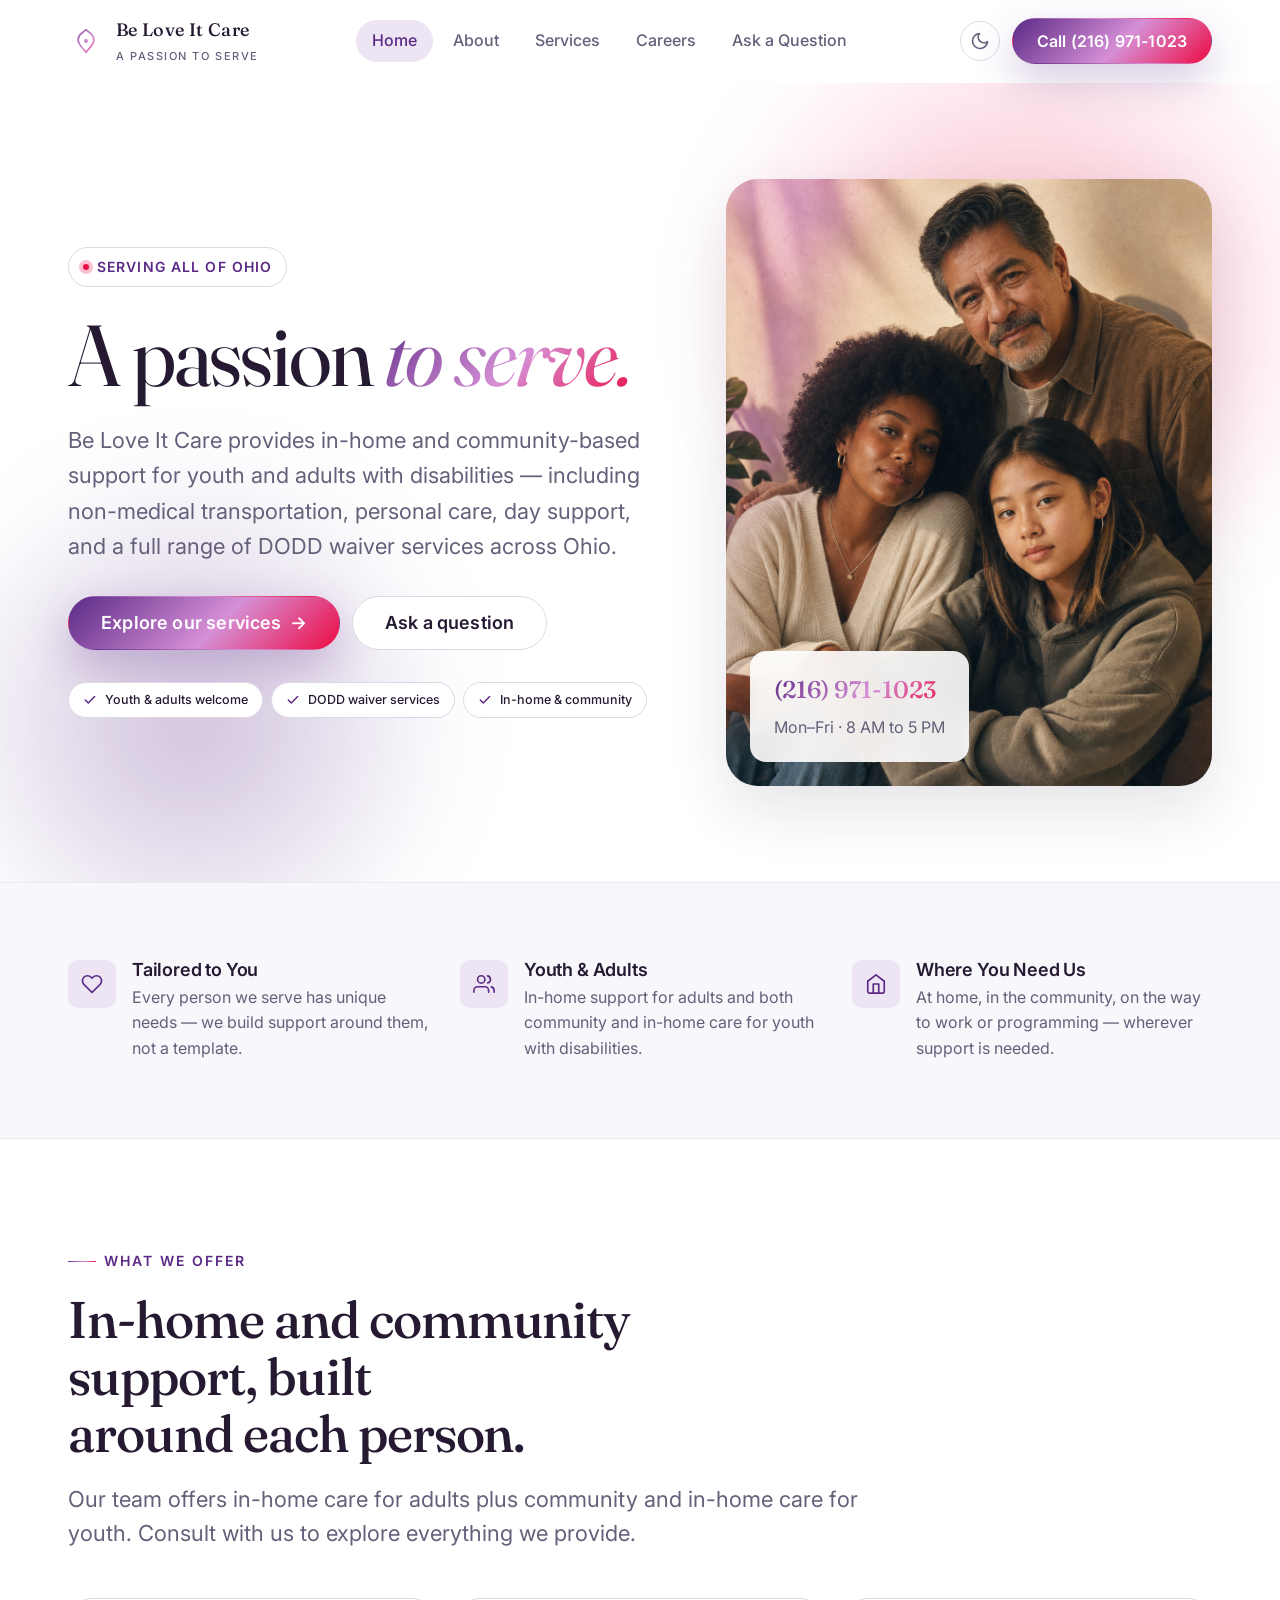
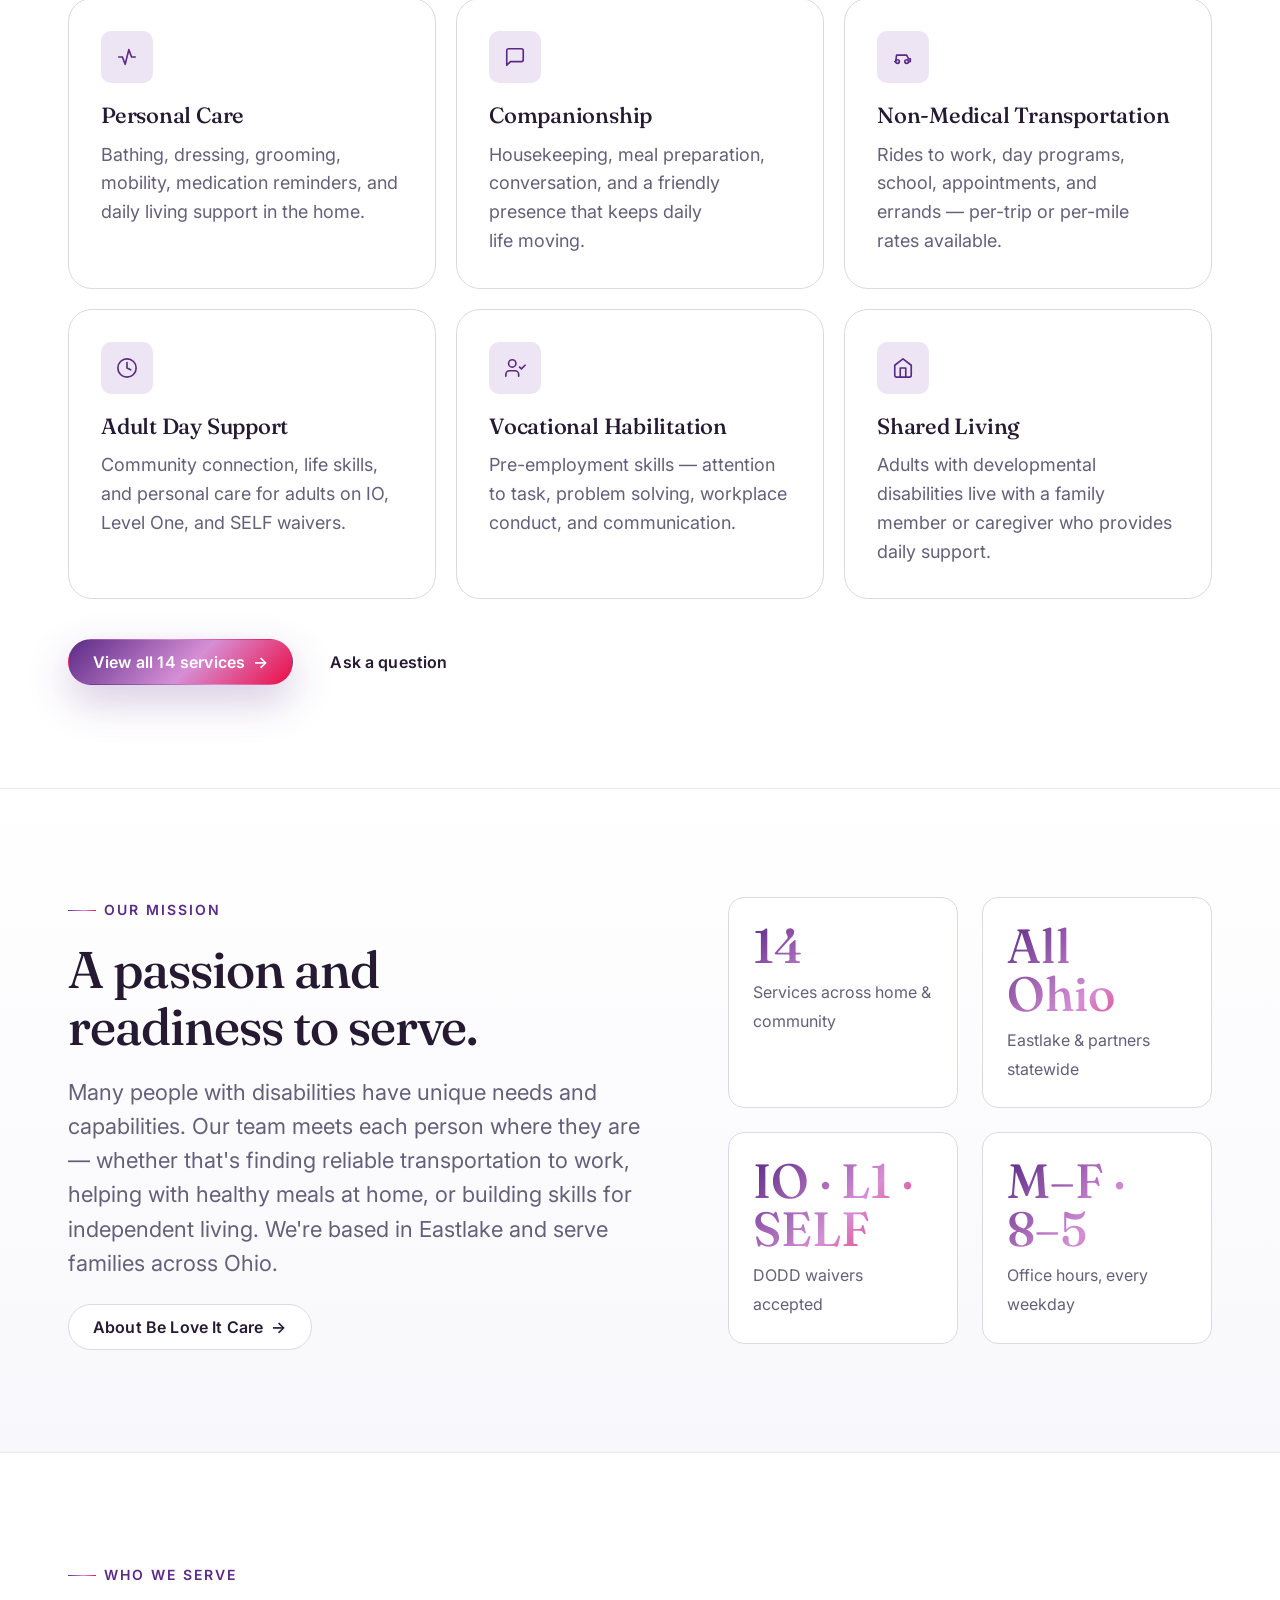
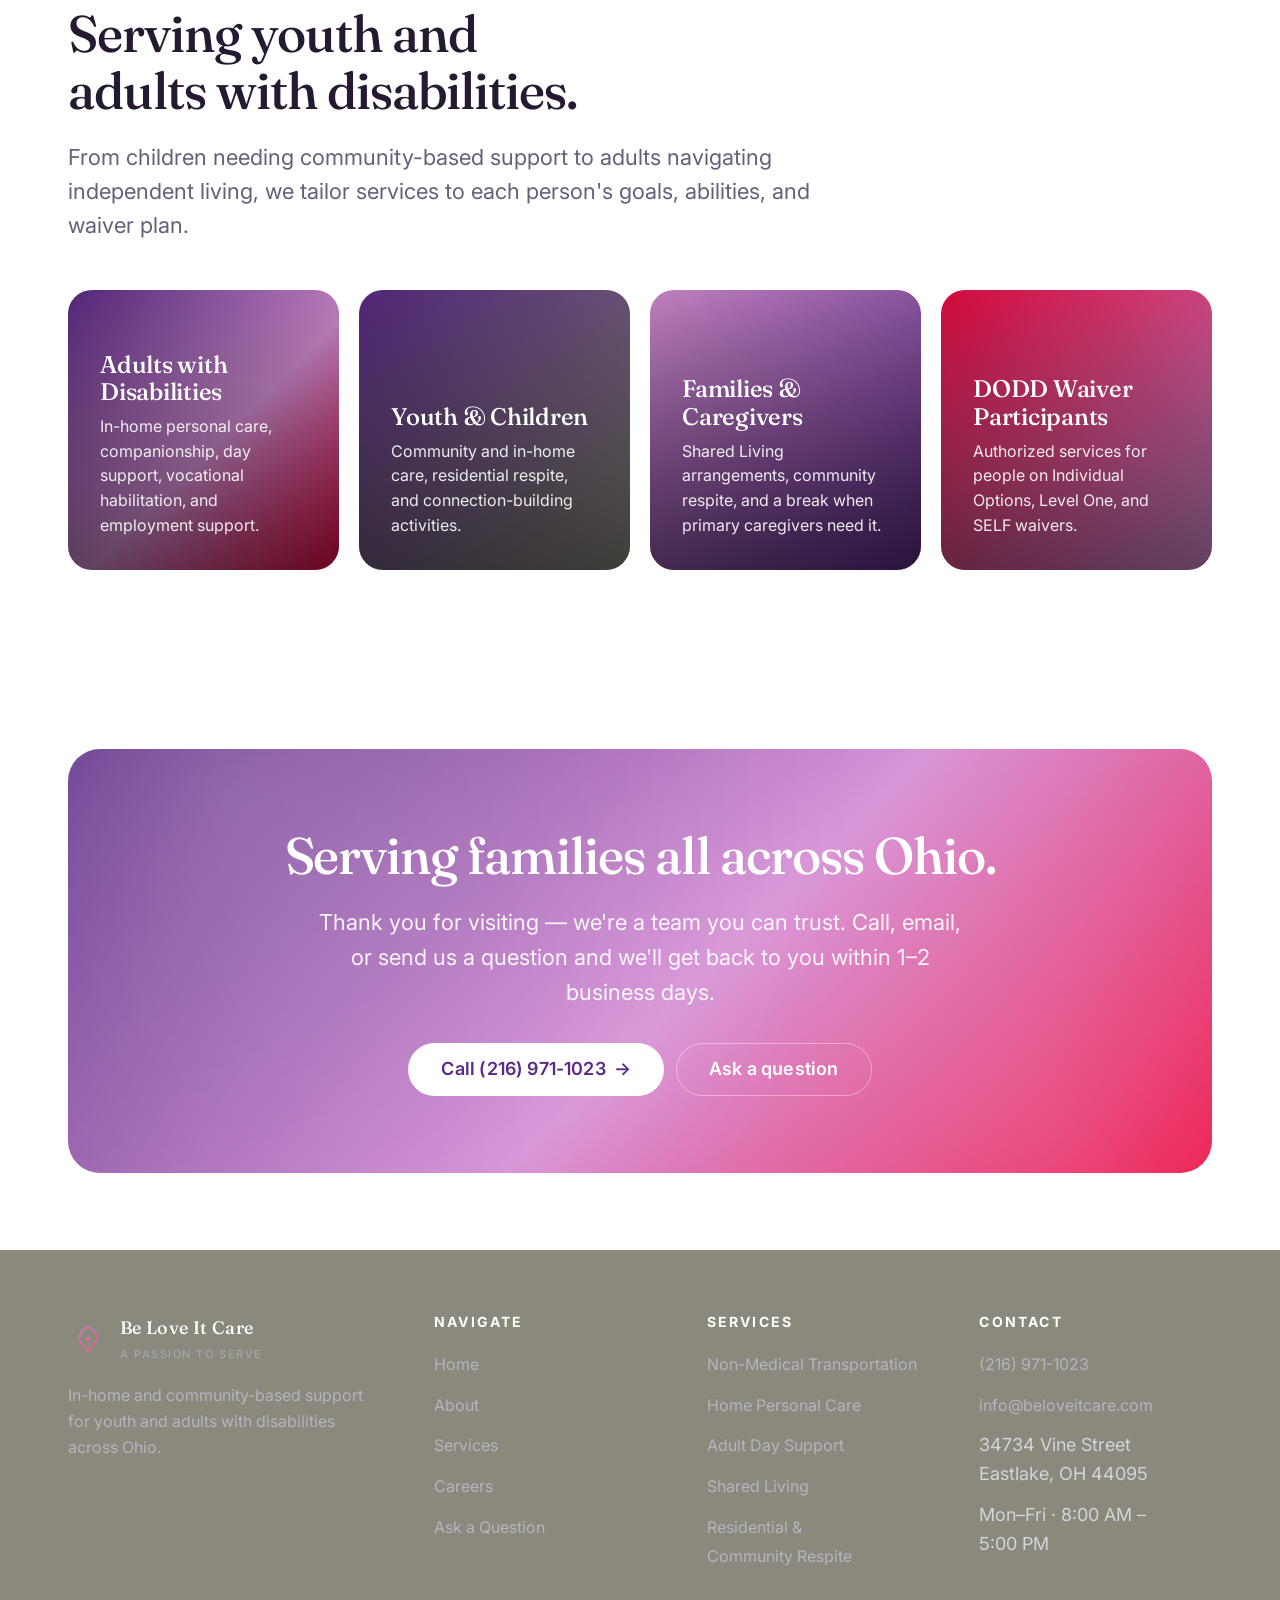
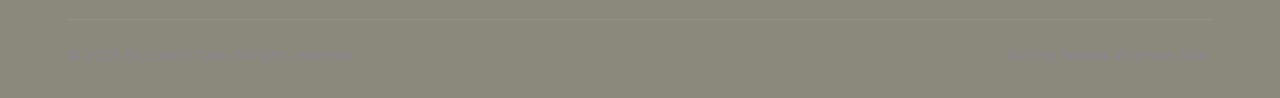
==== index.html @ aa415bed "Add files via upload" ====
<!doctype html>
<html lang="en">
<head>
  <meta charset="utf-8" />
  <meta name="viewport" content="width=device-width, initial-scale=1" />
  <title>Be Love It Care — A Passion and Readiness to Serve</title>
  <meta name="description" content="Be Love It Care provides in-home and community-based support for youth and adults with disabilities across Ohio. Non-medical transportation, personal care, day support, and DODD waiver services." />
  <meta property="og:title" content="Be Love It Care — A Passion and Readiness to Serve" />
  <meta property="og:description" content="In-home and community-based support for youth and adults with disabilities across Ohio." />
  <link rel="icon" type="image/svg+xml" href="./assets/favicon.svg" />
  <link rel="preconnect" href="https://fonts.googleapis.com" />
  <link rel="preconnect" href="https://fonts.gstatic.com" crossorigin />
  <link href="https://fonts.googleapis.com/css2?family=Fraunces:ital,opsz,wght@0,9..144,400;0,9..144,500;0,9..144,600;1,9..144,400;1,9..144,500&family=Inter:wght@400;500;600;700&display=swap" rel="stylesheet" />
  <link rel="stylesheet" href="./base.css" />
  <link rel="stylesheet" href="./style.css" />
</head>
<body>
  <a href="#main" class="sr-only">Skip to content</a>

  <header class="site-header">
    <div class="container">
      <nav class="nav" aria-label="Primary">
        <a class="brand" href="./index.html">
          <svg class="brand-mark" viewBox="0 0 64 64" fill="none" aria-hidden="true">
            <defs>
              <linearGradient id="bm1" x1="0" y1="0" x2="64" y2="64" gradientUnits="userSpaceOnUse">
                <stop offset="0" stop-color="#5b2a86"/><stop offset=".55" stop-color="#d68fd6"/><stop offset="1" stop-color="#ec0b43"/>
              </linearGradient>
            </defs>
            <path d="M32 12 C24 18, 18 22, 18 30 C18 38, 26 44, 32 52 C38 44, 46 38, 46 30 C46 22, 40 18, 32 12 Z" stroke="url(#bm1)" stroke-width="3" stroke-linejoin="round" fill="none"/>
            <circle cx="32" cy="32" r="3.5" fill="url(#bm1)"/>
          </svg>
          <span>
            <span class="brand-name">Be Love It Care</span>
            <span class="brand-tagline">A Passion to Serve</span>
          </span>
        </a>
        <ul class="nav-links" role="list">
          <li><a href="./index.html" aria-current="page">Home</a></li>
          <li><a href="./about.html">About</a></li>
          <li><a href="./services.html">Services</a></li>
          <li><a href="./careers.html">Careers</a></li>
          <li><a href="./ask.html">Ask a Question</a></li>
        </ul>
        <div class="nav-actions">
          <button class="theme-toggle" data-theme-toggle aria-label="Toggle theme"></button>
          <a class="btn btn--primary" href="tel:+12169711023">Call (216) 971-1023</a>
          <button class="nav-toggle" data-nav-toggle aria-label="Open menu" aria-expanded="false">
            <svg width="20" height="20" viewBox="0 0 24 24" fill="none" stroke="currentColor" stroke-width="2" stroke-linecap="round"><line x1="3" y1="6" x2="21" y2="6"/><line x1="3" y1="12" x2="21" y2="12"/><line x1="3" y1="18" x2="21" y2="18"/></svg>
          </button>
        </div>
      </nav>
    </div>
  </header>

  <main id="main">

    <!-- HERO -->
    <section class="hero">
      <div class="container">
        <div class="hero-grid">
          <div class="hero-text">
            <span class="hero-tag"><span class="dot"></span> Serving All of Ohio</span>
            <h1 class="hero-title">A passion <span class="accent">to&nbsp;serve.</span></h1>
            <p class="hero-lede">Be Love It Care provides in-home and community-based support for youth and adults with disabilities — including non-medical transportation, personal care, day support, and a full range of DODD waiver services across Ohio.</p>
            <div class="hero-ctas">
              <a class="btn btn--primary btn--lg" href="./services.html">Explore our services <span class="arrow">→</span></a>
              <a class="btn btn--secondary btn--lg" href="./ask.html">Ask a question</a>
            </div>
            <div class="hero-badges">
              <span class="badge"><svg width="14" height="14" viewBox="0 0 24 24" fill="none" stroke="currentColor" stroke-width="2.5" stroke-linecap="round" stroke-linejoin="round"><polyline points="20 6 9 17 4 12"/></svg> Youth &amp; adults welcome</span>
              <span class="badge"><svg width="14" height="14" viewBox="0 0 24 24" fill="none" stroke="currentColor" stroke-width="2.5" stroke-linecap="round" stroke-linejoin="round"><polyline points="20 6 9 17 4 12"/></svg> DODD waiver services</span>
              <span class="badge"><svg width="14" height="14" viewBox="0 0 24 24" fill="none" stroke="currentColor" stroke-width="2.5" stroke-linecap="round" stroke-linejoin="round"><polyline points="20 6 9 17 4 12"/></svg> In-home &amp; community</span>
            </div>
          </div>
          <div class="hero-visual reveal">
            <img src="./assets/hero.png" alt="Caregiver and client sharing a warm moment in a sunlit home" loading="eager" />
            <div class="hero-stat">
              <strong>(216)&nbsp;971-1023</strong>
              <span>Mon–Fri · 8 AM to 5 PM</span>
            </div>
          </div>
        </div>
      </div>
    </section>

    <!-- PILLARS -->
    <section class="pillars section--tight">
      <div class="container">
        <div class="pillars-grid">
          <div class="pillar reveal">
            <span class="pillar-icon" aria-hidden="true"><svg width="22" height="22" viewBox="0 0 24 24" fill="none" stroke="currentColor" stroke-width="1.8" stroke-linecap="round" stroke-linejoin="round"><path d="M20.84 4.61a5.5 5.5 0 0 0-7.78 0L12 5.67l-1.06-1.06a5.5 5.5 0 0 0-7.78 7.78l1.06 1.06L12 21.23l7.78-7.78 1.06-1.06a5.5 5.5 0 0 0 0-7.78z"/></svg></span>
            <div><h3>Tailored to You</h3><p>Every person we serve has unique needs — we build support around them, not a template.</p></div>
          </div>
          <div class="pillar reveal">
            <span class="pillar-icon" aria-hidden="true"><svg width="22" height="22" viewBox="0 0 24 24" fill="none" stroke="currentColor" stroke-width="1.8" stroke-linecap="round" stroke-linejoin="round"><path d="M17 21v-2a4 4 0 0 0-4-4H5a4 4 0 0 0-4 4v2"/><circle cx="9" cy="7" r="4"/><path d="M23 21v-2a4 4 0 0 0-3-3.87"/><path d="M16 3.13a4 4 0 0 1 0 7.75"/></svg></span>
            <div><h3>Youth &amp; Adults</h3><p>In-home support for adults and both community and in-home care for youth with disabilities.</p></div>
          </div>
          <div class="pillar reveal">
            <span class="pillar-icon" aria-hidden="true"><svg width="22" height="22" viewBox="0 0 24 24" fill="none" stroke="currentColor" stroke-width="1.8" stroke-linecap="round" stroke-linejoin="round"><path d="M3 9l9-7 9 7v11a2 2 0 0 1-2 2H5a2 2 0 0 1-2-2z"/><polyline points="9 22 9 12 15 12 15 22"/></svg></span>
            <div><h3>Where You Need Us</h3><p>At home, in the community, on the way to work or programming — wherever support is needed.</p></div>
          </div>
        </div>
      </div>
    </section>

    <!-- WHAT WE OFFER -->
    <section class="section" id="services">
      <div class="container">
        <div class="reveal">
          <span class="section-eyebrow">What We Offer</span>
          <h2 class="section-title">In-home and community support, built around each person.</h2>
          <p class="section-lede">Our team offers in-home care for adults plus community and in-home care for youth. Consult with us to explore everything we provide.</p>
        </div>
        <div class="services-grid">
          <article class="service-card reveal">
            <span class="icon"><svg width="22" height="22" viewBox="0 0 24 24" fill="none" stroke="currentColor" stroke-width="1.8" stroke-linecap="round" stroke-linejoin="round"><path d="M3 12h4l3 8 4-16 3 8h4"/></svg></span>
            <h3>Personal Care</h3>
            <p>Bathing, dressing, grooming, mobility, medication reminders, and daily living support in the home.</p>
          </article>
          <article class="service-card reveal">
            <span class="icon"><svg width="22" height="22" viewBox="0 0 24 24" fill="none" stroke="currentColor" stroke-width="1.8" stroke-linecap="round" stroke-linejoin="round"><path d="M21 15a2 2 0 0 1-2 2H7l-4 4V5a2 2 0 0 1 2-2h14a2 2 0 0 1 2 2z"/></svg></span>
            <h3>Companionship</h3>
            <p>Housekeeping, meal preparation, conversation, and a friendly presence that keeps daily life moving.</p>
          </article>
          <article class="service-card reveal">
            <span class="icon"><svg width="22" height="22" viewBox="0 0 24 24" fill="none" stroke="currentColor" stroke-width="1.8" stroke-linecap="round" stroke-linejoin="round"><circle cx="6" cy="17" r="2"/><circle cx="16" cy="17" r="2"/><path d="M3 17h1l1-7h11l2 4h2v3h-2"/></svg></span>
            <h3>Non-Medical Transportation</h3>
            <p>Rides to work, day programs, school, appointments, and errands — per-trip or per-mile rates available.</p>
          </article>
          <article class="service-card reveal">
            <span class="icon"><svg width="22" height="22" viewBox="0 0 24 24" fill="none" stroke="currentColor" stroke-width="1.8" stroke-linecap="round" stroke-linejoin="round"><circle cx="12" cy="12" r="10"/><path d="M12 6v6l4 2"/></svg></span>
            <h3>Adult Day Support</h3>
            <p>Community connection, life skills, and personal care for adults on IO, Level One, and SELF waivers.</p>
          </article>
          <article class="service-card reveal">
            <span class="icon"><svg width="22" height="22" viewBox="0 0 24 24" fill="none" stroke="currentColor" stroke-width="1.8" stroke-linecap="round" stroke-linejoin="round"><path d="M16 21v-2a4 4 0 0 0-4-4H6a4 4 0 0 0-4 4v2"/><circle cx="9" cy="7" r="4"/><polyline points="17 11 19 13 23 9"/></svg></span>
            <h3>Vocational Habilitation</h3>
            <p>Pre-employment skills — attention to task, problem solving, workplace conduct, and communication.</p>
          </article>
          <article class="service-card reveal">
            <span class="icon"><svg width="22" height="22" viewBox="0 0 24 24" fill="none" stroke="currentColor" stroke-width="1.8" stroke-linecap="round" stroke-linejoin="round"><path d="M3 9l9-7 9 7v11a2 2 0 0 1-2 2H5a2 2 0 0 1-2-2z"/><polyline points="9 22 9 12 15 12 15 22"/></svg></span>
            <h3>Shared Living</h3>
            <p>Adults with developmental disabilities live with a family member or caregiver who provides daily support.</p>
          </article>
        </div>
        <div style="margin-top: var(--space-10); display: flex; gap: var(--space-3); flex-wrap: wrap;">
          <a class="btn btn--primary" href="./services.html">View all 14 services <span class="arrow">→</span></a>
          <a class="btn btn--ghost" href="./ask.html">Ask a question</a>
        </div>
      </div>
    </section>

    <!-- MISSION + STATS -->
    <section class="section mission">
      <div class="container">
        <div class="mission-grid">
          <div class="reveal">
            <span class="section-eyebrow">Our Mission</span>
            <h2 class="section-title">A passion and readiness to serve.</h2>
            <p class="section-lede">Many people with disabilities have unique needs and capabilities. Our team meets each person where they are — whether that's finding reliable transportation to work, helping with healthy meals at home, or building skills for independent living. We're based in Eastlake and serve families across Ohio.</p>
            <div style="margin-top: var(--space-6);">
              <a class="btn btn--secondary" href="./about.html">About Be Love It Care <span class="arrow">→</span></a>
            </div>
          </div>
          <div class="stats reveal">
            <div class="stat"><strong>14</strong><span>Services across home &amp; community</span></div>
            <div class="stat"><strong>All Ohio</strong><span>Eastlake &amp; partners statewide</span></div>
            <div class="stat"><strong>IO · L1 · SELF</strong><span>DODD waivers accepted</span></div>
            <div class="stat"><strong>M–F · 8–5</strong><span>Office hours, every weekday</span></div>
          </div>
        </div>
      </div>
    </section>

    <!-- WHO WE SERVE -->
    <section class="section">
      <div class="container">
        <div class="reveal">
          <span class="section-eyebrow">Who We Serve</span>
          <h2 class="section-title">Serving youth and adults with disabilities.</h2>
          <p class="section-lede">From children needing community-based support to adults navigating independent living, we tailor services to each person's goals, abilities, and waiver plan.</p>
        </div>
        <div class="audience-grid">
          <article class="audience-card reveal">
            <h3>Adults with Disabilities</h3>
            <p>In-home personal care, companionship, day support, vocational habilitation, and employment support.</p>
          </article>
          <article class="audience-card reveal">
            <h3>Youth &amp; Children</h3>
            <p>Community and in-home care, residential respite, and connection-building activities.</p>
          </article>
          <article class="audience-card reveal">
            <h3>Families &amp; Caregivers</h3>
            <p>Shared Living arrangements, community respite, and a break when primary caregivers need it.</p>
          </article>
          <article class="audience-card reveal">
            <h3>DODD Waiver Participants</h3>
            <p>Authorized services for people on Individual Options, Level One, and SELF waivers.</p>
          </article>
        </div>
      </div>
    </section>

    <!-- CTA BANNER -->
    <section>
      <div class="container">
        <div class="cta-banner reveal">
          <h2>Serving families all across Ohio.</h2>
          <p>Thank you for visiting — we're a team you can trust. Call, email, or send us a question and we'll get back to you within 1–2 business days.</p>
          <div style="display:flex; gap: var(--space-3); justify-content: center; flex-wrap: wrap;">
            <a class="btn btn--primary btn--lg" href="tel:+12169711023">Call (216) 971-1023 <span class="arrow">→</span></a>
            <a class="btn btn--secondary btn--lg" href="./ask.html">Ask a question</a>
          </div>
        </div>
      </div>
    </section>

  </main>

  <footer class="site-footer">
    <div class="container">
      <div class="footer-grid">
        <div>
          <div class="footer-brand">
            <svg class="brand-mark" viewBox="0 0 64 64" fill="none" aria-hidden="true">
              <defs><linearGradient id="fb1" x1="0" y1="0" x2="64" y2="64" gradientUnits="userSpaceOnUse"><stop offset="0" stop-color="#b88de0"/><stop offset="1" stop-color="#f44c70"/></linearGradient></defs>
              <path d="M32 12 C24 18, 18 22, 18 30 C18 38, 26 44, 32 52 C38 44, 46 38, 46 30 C46 22, 40 18, 32 12 Z" stroke="url(#fb1)" stroke-width="3" stroke-linejoin="round" fill="none"/>
              <circle cx="32" cy="32" r="3.5" fill="url(#fb1)"/>
            </svg>
            <span><span class="brand-name">Be Love It Care</span><span class="brand-tagline">A Passion to Serve</span></span>
          </div>
          <p class="footer-tagline">In-home and community-based support for youth and adults with disabilities across Ohio.</p>
        </div>
        <div class="footer-col">
          <h4>Navigate</h4>
          <ul role="list">
            <li><a href="./index.html">Home</a></li>
            <li><a href="./about.html">About</a></li>
            <li><a href="./services.html">Services</a></li>
            <li><a href="./careers.html">Careers</a></li>
            <li><a href="./ask.html">Ask a Question</a></li>
          </ul>
        </div>
        <div class="footer-col">
          <h4>Services</h4>
          <ul role="list">
            <li><a href="./services.html#transportation">Non-Medical Transportation</a></li>
            <li><a href="./services.html#personal-care">Home Personal Care</a></li>
            <li><a href="./services.html#day-support">Adult Day Support</a></li>
            <li><a href="./services.html#shared-living">Shared Living</a></li>
            <li><a href="./services.html#respite">Residential &amp; Community Respite</a></li>
          </ul>
        </div>
        <div class="footer-col">
          <h4>Contact</h4>
          <ul role="list">
            <li><a href="tel:+12169711023">(216) 971-1023</a></li>
            <li><a href="mailto:info@beloveitcare.com">info@beloveitcare.com</a></li>
            <li>34734 Vine Street<br/>Eastlake, OH 44095</li>
            <li>Mon–Fri · 8:00 AM – 5:00 PM</li>
          </ul>
        </div>
      </div>
      <div class="footer-bar">
        <span>© <span id="current-year">2026</span> Be Love It Care. All rights reserved.</span>
        <span>Serving families all across Ohio.</span>
      </div>
    </div>
  </footer>

  <script src="./app.js" defer></script>
</body>
</html>
---- base.css ----
/* base.css */
*, *::before, *::after { box-sizing: border-box; margin: 0; padding: 0; }

html {
  -moz-text-size-adjust: none;
  -webkit-text-size-adjust: none;
  text-size-adjust: none;
  -webkit-font-smoothing: antialiased;
  -moz-osx-font-smoothing: grayscale;
  text-rendering: optimizeLegibility;
  scroll-behavior: smooth;
  hanging-punctuation: first last;
  scroll-padding-top: var(--space-20);
}

body {
  min-height: 100dvh;
  line-height: 1.6;
  font-family: var(--font-body, sans-serif);
  font-size: var(--text-base);
  color: var(--color-text);
  background-color: var(--color-bg);
}

img, picture, video, canvas, svg { display: block; max-width: 100%; height: auto; }
ul[role='list'], ol[role='list'] { list-style: none; }
input, button, textarea, select { font: inherit; color: inherit; }

h1, h2, h3, h4, h5, h6 { text-wrap: balance; line-height: 1.15; font-family: var(--font-display, serif); font-weight: 500; letter-spacing: -0.01em; }
p, li, figcaption { text-wrap: pretty; max-width: 68ch; }

::selection { background: color-mix(in oklab, var(--color-primary) 25%, transparent); color: var(--color-text); }

:focus-visible { outline: 2px solid var(--color-primary); outline-offset: 3px; border-radius: var(--radius-sm); }

@media (prefers-reduced-motion: reduce) {
  *, *::before, *::after {
    animation-duration: 0.01ms !important;
    animation-iteration-count: 1 !important;
    transition-duration: 0.01ms !important;
    scroll-behavior: auto !important;
  }
}

button { cursor: pointer; background: none; border: none; }
table { border-collapse: collapse; width: 100%; }

a, button, [role='button'], [role='link'], input, textarea, select {
  transition: color var(--transition-interactive), background var(--transition-interactive), border-color var(--transition-interactive), box-shadow var(--transition-interactive), transform var(--transition-interactive);
}

.sr-only {
  position: absolute; width: 1px; height: 1px; padding: 0; margin: -1px;
  overflow: hidden; clip: rect(0,0,0,0); white-space: nowrap; border-width: 0;
}
---- style.css ----
/* ============================================================
   Be Love It Care — Design System
   Brand: #5b2a86 deep purple, #d68fd6 orchid, #ec0b43 crimson
           #8a897c warm gray, #fbfcff cloud white
   ============================================================ */

:root, [data-theme='light'] {
  /* Type scale */
  --text-xs: clamp(0.75rem, 0.7rem + 0.25vw, 0.875rem);
  --text-sm: clamp(0.875rem, 0.8rem + 0.35vw, 1rem);
  --text-base: clamp(1rem, 0.95rem + 0.25vw, 1.125rem);
  --text-lg: clamp(1.125rem, 1rem + 0.6vw, 1.375rem);
  --text-xl: clamp(1.5rem, 1.2rem + 1.25vw, 2.25rem);
  --text-2xl: clamp(2rem, 1.3rem + 2.4vw, 3.25rem);
  --text-3xl: clamp(2.5rem, 1.3rem + 4vw, 4.5rem);
  --text-hero: clamp(2.75rem, 1rem + 5.5vw, 5.5rem);

  /* Spacing */
  --space-1: 0.25rem;
  --space-2: 0.5rem;
  --space-3: 0.75rem;
  --space-4: 1rem;
  --space-5: 1.25rem;
  --space-6: 1.5rem;
  --space-8: 2rem;
  --space-10: 2.5rem;
  --space-12: 3rem;
  --space-16: 4rem;
  --space-20: 5rem;
  --space-24: 6rem;
  --space-32: 8rem;

  /* Brand palette — light mode */
  --color-bg: #ffffff;
  --color-surface: #ffffff;
  --color-surface-2: #f8f7fb;
  --color-surface-offset: #f0edf5;
  --color-surface-tinted: #fbf4fb;
  --color-divider: #ece8f1;
  --color-border: #ddd8e5;

  --color-text: #261a33;
  --color-text-muted: #65607a;
  --color-text-faint: #a39fae;
  --color-text-inverse: #fbfcff;

  --color-primary: #5b2a86;          /* deep purple */
  --color-primary-hover: #481f6c;
  --color-primary-active: #361650;
  --color-primary-soft: #ede4f4;

  --color-accent: #d68fd6;            /* orchid */
  --color-accent-hover: #c272c2;
  --color-accent-soft: #f7e9f7;

  --color-highlight: #ec0b43;        /* crimson for emphasis */
  --color-highlight-soft: #fde2e8;

  --color-graphite: #8a897c;
  --color-mist: #ffffff;

  /* Brand gradient — used sparingly */
  --gradient-brand: linear-gradient(135deg, #5b2a86 0%, #d68fd6 55%, #ec0b43 100%);
  --gradient-soft: linear-gradient(180deg, #ffffff 0%, #f8f7fb 100%);

  /* Radius */
  --radius-sm: 0.375rem;
  --radius-md: 0.625rem;
  --radius-lg: 1rem;
  --radius-xl: 1.5rem;
  --radius-2xl: 2rem;
  --radius-full: 9999px;

  /* Transitions */
  --transition-interactive: 220ms cubic-bezier(0.16, 1, 0.3, 1);
  --transition-slow: 600ms cubic-bezier(0.16, 1, 0.3, 1);

  /* Shadows */
  --shadow-sm: 0 1px 2px rgb(45 30 60 / 0.06);
  --shadow-md: 0 8px 24px rgb(45 30 60 / 0.08);
  --shadow-lg: 0 24px 60px rgb(45 30 60 / 0.12);
  --shadow-brand: 0 16px 40px rgb(91 42 134 / 0.25);

  /* Content widths */
  --content-narrow: 680px;
  --content-default: 1040px;
  --content-wide: 1240px;

  /* Fonts */
  --font-body: 'Inter', 'Helvetica Neue', system-ui, sans-serif;
  --font-display: 'Fraunces', 'Cormorant Garamond', Georgia, serif;
}

[data-theme='dark'] {
  --color-bg: #14111a;
  --color-surface: #1d1827;
  --color-surface-2: #241d30;
  --color-surface-offset: #2c2438;
  --color-surface-tinted: #2b1d33;
  --color-divider: #2f2840;
  --color-border: #3c3450;

  --color-text: #f0eaf5;
  --color-text-muted: #a89eb6;
  --color-text-faint: #6e6580;
  --color-text-inverse: #14111a;

  --color-primary: #b88de0;
  --color-primary-hover: #caa3ec;
  --color-primary-active: #dabaf2;
  --color-primary-soft: #2a1d3a;

  --color-accent: #e2a8e2;
  --color-accent-hover: #ecbeec;
  --color-accent-soft: #321e3a;

  --color-highlight: #f44c70;
  --color-highlight-soft: #3a1c25;

  --gradient-brand: linear-gradient(135deg, #7a44a8 0%, #d68fd6 55%, #f44c70 100%);
  --gradient-soft: linear-gradient(180deg, #14111a 0%, #1d1827 100%);

  --shadow-sm: 0 1px 2px rgb(0 0 0 / 0.3);
  --shadow-md: 0 8px 24px rgb(0 0 0 / 0.4);
  --shadow-lg: 0 24px 60px rgb(0 0 0 / 0.5);
  --shadow-brand: 0 16px 40px rgb(236 11 67 / 0.22);
}

/* System preference fallback */
@media (prefers-color-scheme: dark) {
  :root:not([data-theme]) {
    --color-bg: #14111a;
    --color-surface: #1d1827;
    --color-surface-2: #241d30;
    --color-surface-offset: #2c2438;
    --color-surface-tinted: #2b1d33;
    --color-divider: #2f2840;
    --color-border: #3c3450;
    --color-text: #f0eaf5;
    --color-text-muted: #a89eb6;
    --color-text-faint: #6e6580;
    --color-text-inverse: #14111a;
    --color-primary: #b88de0;
    --color-primary-hover: #caa3ec;
    --color-primary-soft: #2a1d3a;
    --color-accent: #e2a8e2;
    --color-accent-soft: #321e3a;
    --color-highlight: #f44c70;
  }
}

/* ============================================================
   Layout primitives
   ============================================================ */

.container {
  width: 100%;
  max-width: var(--content-wide);
  margin-inline: auto;
  padding-inline: clamp(var(--space-5), 4vw, var(--space-12));
}
.container--narrow { max-width: var(--content-narrow); }
.container--default { max-width: var(--content-default); }

.section {
  padding-block: clamp(var(--space-16), 8vw, var(--space-32));
}
.section--tight { padding-block: clamp(var(--space-12), 6vw, var(--space-20)); }

.section-eyebrow {
  display: inline-flex;
  align-items: center;
  gap: var(--space-2);
  font-size: var(--text-xs);
  font-weight: 600;
  text-transform: uppercase;
  letter-spacing: 0.14em;
  color: var(--color-primary);
  margin-bottom: var(--space-5);
}
.section-eyebrow::before {
  content: '';
  display: inline-block;
  width: 1.75rem;
  height: 1px;
  background: var(--gradient-brand);
}

.section-title {
  font-family: var(--font-display);
  font-size: var(--text-2xl);
  font-weight: 500;
  letter-spacing: -0.02em;
  line-height: 1.1;
  max-width: 22ch;
  margin-bottom: var(--space-5);
}
.section-lede {
  font-size: var(--text-lg);
  color: var(--color-text-muted);
  max-width: 58ch;
  line-height: 1.55;
}

/* ============================================================
   Header / Navigation
   ============================================================ */

.site-header {
  position: sticky;
  top: 0;
  z-index: 50;
  background: color-mix(in oklab, var(--color-bg) 85%, transparent);
  backdrop-filter: saturate(140%) blur(14px);
  -webkit-backdrop-filter: saturate(140%) blur(14px);
  border-bottom: 1px solid transparent;
  transition: border-color var(--transition-interactive), background var(--transition-interactive);
}
.site-header.is-scrolled {
  border-bottom-color: var(--color-divider);
}

.nav {
  display: flex;
  align-items: center;
  justify-content: space-between;
  gap: var(--space-6);
  padding-block: var(--space-4);
}

.brand {
  display: inline-flex;
  align-items: center;
  gap: var(--space-3);
  text-decoration: none;
  color: var(--color-text);
}
.brand-mark { width: 36px; height: 36px; flex-shrink: 0; }
.brand-name {
  font-family: var(--font-display);
  font-size: 1.125rem;
  font-weight: 500;
  letter-spacing: 0.02em;
  line-height: 1;
}
.brand-tagline {
  display: block;
  font-family: var(--font-body);
  font-size: 0.6875rem;
  letter-spacing: 0.14em;
  text-transform: uppercase;
  color: var(--color-text-muted);
  margin-top: 0.2rem;
  font-weight: 500;
}

.nav-links {
  display: flex;
  align-items: center;
  gap: var(--space-1);
  list-style: none;
}
.nav-links a {
  display: inline-block;
  padding: var(--space-2) var(--space-4);
  font-size: var(--text-sm);
  font-weight: 500;
  color: var(--color-text-muted);
  text-decoration: none;
  border-radius: var(--radius-full);
}
.nav-links a:hover, .nav-links a[aria-current='page'] { color: var(--color-primary); background: var(--color-primary-soft); }

.nav-actions { display: flex; align-items: center; gap: var(--space-3); }

.theme-toggle {
  display: inline-flex;
  align-items: center;
  justify-content: center;
  width: 40px; height: 40px;
  border-radius: var(--radius-full);
  color: var(--color-text-muted);
  border: 1px solid var(--color-border);
  background: var(--color-surface);
}
.theme-toggle:hover { color: var(--color-primary); border-color: var(--color-primary); }

.nav-toggle {
  display: none;
  width: 40px; height: 40px;
  align-items: center;
  justify-content: center;
  border-radius: var(--radius-full);
  border: 1px solid var(--color-border);
  background: var(--color-surface);
  color: var(--color-text);
}

/* ============================================================
   Buttons
   ============================================================ */

.btn {
  display: inline-flex;
  align-items: center;
  justify-content: center;
  gap: var(--space-2);
  padding: 0.875rem 1.5rem;
  font-size: var(--text-sm);
  font-weight: 600;
  letter-spacing: 0.01em;
  border-radius: var(--radius-full);
  text-decoration: none;
  border: 1px solid transparent;
  white-space: nowrap;
  line-height: 1;
}
.btn--primary {
  background: var(--gradient-brand);
  color: #fff;
  box-shadow: var(--shadow-brand);
}
.btn--primary:hover { transform: translateY(-1px); filter: saturate(110%); }
.btn--secondary {
  background: var(--color-surface);
  color: var(--color-text);
  border-color: var(--color-border);
}
.btn--secondary:hover { color: var(--color-primary); border-color: var(--color-primary); }
.btn--ghost {
  background: transparent;
  color: var(--color-text);
  border-color: transparent;
}
.btn--ghost:hover { color: var(--color-primary); }
.btn--lg { padding: 1.05rem 2rem; font-size: var(--text-base); }
.btn .arrow { transition: transform var(--transition-interactive); }
.btn:hover .arrow { transform: translateX(3px); }

/* ============================================================
   Hero
   ============================================================ */

.hero {
  position: relative;
  padding-top: clamp(var(--space-16), 8vw, var(--space-24));
  padding-bottom: clamp(var(--space-16), 8vw, var(--space-24));
  overflow: hidden;
}
.hero::before {
  content: '';
  position: absolute;
  inset: -20% -10% auto auto;
  width: 60vmax;
  height: 60vmax;
  background: radial-gradient(circle at 50% 50%, color-mix(in oklab, var(--color-highlight) 30%, transparent) 0%, transparent 60%);
  filter: blur(40px);
  z-index: 0;
  pointer-events: none;
}
.hero::after {
  content: '';
  position: absolute;
  inset: auto auto -20% -10%;
  width: 50vmax;
  height: 50vmax;
  background: radial-gradient(circle at 50% 50%, color-mix(in oklab, var(--color-primary) 30%, transparent) 0%, transparent 60%);
  filter: blur(40px);
  z-index: 0;
  pointer-events: none;
}
.hero > .container { position: relative; z-index: 1; }

.hero-grid {
  display: grid;
  gap: clamp(var(--space-10), 6vw, var(--space-16));
  grid-template-columns: 1.1fr 0.9fr;
  align-items: center;
}
@media (max-width: 900px) {
  .hero-grid { grid-template-columns: 1fr; }
}

.hero-tag {
  display: inline-flex;
  align-items: center;
  gap: var(--space-2);
  padding: 0.5rem 0.875rem;
  background: var(--color-surface);
  border: 1px solid var(--color-border);
  border-radius: var(--radius-full);
  font-size: var(--text-xs);
  font-weight: 600;
  letter-spacing: 0.08em;
  text-transform: uppercase;
  color: var(--color-primary);
  margin-bottom: var(--space-6);
}
.hero-tag .dot {
  width: 6px; height: 6px;
  border-radius: 50%;
  background: var(--color-highlight);
  box-shadow: 0 0 0 4px color-mix(in oklab, var(--color-highlight) 25%, transparent);
}

.hero-title {
  font-family: var(--font-display);
  font-size: var(--text-hero);
  font-weight: 400;
  letter-spacing: -0.025em;
  line-height: 1.02;
  margin-bottom: var(--space-6);
}
.hero-title .accent {
  background: var(--gradient-brand);
  -webkit-background-clip: text;
  background-clip: text;
  color: transparent;
  font-style: italic;
}

.hero-lede {
  font-size: var(--text-lg);
  color: var(--color-text-muted);
  max-width: 50ch;
  margin-bottom: var(--space-8);
  line-height: 1.6;
}

.hero-ctas { display: flex; flex-wrap: wrap; gap: var(--space-3); }

.hero-badges {
  display: flex;
  flex-wrap: wrap;
  gap: var(--space-2);
  margin-top: var(--space-8);
}
.badge {
  display: inline-flex;
  align-items: center;
  gap: var(--space-2);
  padding: 0.45rem 0.875rem;
  font-size: 0.78rem;
  font-weight: 500;
  border-radius: var(--radius-full);
  background: var(--color-surface);
  border: 1px solid var(--color-border);
  color: var(--color-text);
}
.badge svg { color: var(--color-primary); }

.hero-visual {
  position: relative;
  border-radius: var(--radius-2xl);
  overflow: hidden;
  box-shadow: var(--shadow-lg);
  aspect-ratio: 4 / 5;
  background: var(--color-surface-2);
}
.hero-visual img { width: 100%; height: 100%; object-fit: cover; }
.hero-visual::after { content: none; }
.hero-stat {
  position: absolute;
  left: var(--space-6);
  bottom: var(--space-6);
  z-index: 2;
  padding: var(--space-5) var(--space-6);
  background: color-mix(in oklab, var(--color-bg) 90%, transparent);
  backdrop-filter: blur(10px);
  border-radius: var(--radius-lg);
  max-width: 280px;
}
.hero-stat strong {
  font-family: var(--font-display);
  font-size: 1.5rem;
  font-weight: 500;
  display: block;
  white-space: nowrap;
  background: var(--gradient-brand);
  -webkit-background-clip: text;
  background-clip: text;
  color: transparent;
  margin-bottom: 0.25rem;
}
.hero-stat span { font-size: var(--text-sm); color: var(--color-text-muted); }

/* ============================================================
   Pillars row
   ============================================================ */

.pillars {
  background: var(--color-surface-2);
  border-block: 1px solid var(--color-divider);
}
.pillars-grid {
  display: grid;
  grid-template-columns: repeat(3, 1fr);
  gap: var(--space-8);
}
@media (max-width: 800px) { .pillars-grid { grid-template-columns: 1fr; } }
.pillar {
  display: flex;
  align-items: flex-start;
  gap: var(--space-4);
}
.pillar-icon {
  flex-shrink: 0;
  width: 48px; height: 48px;
  display: grid; place-items: center;
  background: var(--color-primary-soft);
  color: var(--color-primary);
  border-radius: var(--radius-md);
}
.pillar h3 { font-family: var(--font-body); font-size: var(--text-base); font-weight: 600; margin-bottom: 0.25rem; }
.pillar p { font-size: var(--text-sm); color: var(--color-text-muted); }

/* ============================================================
   Services grid
   ============================================================ */

.services-grid {
  display: grid;
  grid-template-columns: repeat(auto-fit, minmax(280px, 1fr));
  gap: var(--space-5);
  margin-top: var(--space-12);
}
.service-card {
  background: var(--color-surface);
  border: 1px solid var(--color-border);
  border-radius: var(--radius-xl);
  padding: var(--space-8);
  transition: transform var(--transition-interactive), box-shadow var(--transition-interactive), border-color var(--transition-interactive);
  position: relative;
  overflow: hidden;
}
.service-card::before {
  content: '';
  position: absolute;
  top: 0; left: 0; right: 0; height: 3px;
  background: var(--gradient-brand);
  opacity: 0;
  transition: opacity var(--transition-interactive);
}
.service-card:hover {
  transform: translateY(-4px);
  box-shadow: var(--shadow-md);
  border-color: transparent;
}
.service-card:hover::before { opacity: 1; }
.service-card .icon {
  display: grid; place-items: center;
  width: 52px; height: 52px;
  background: var(--color-primary-soft);
  color: var(--color-primary);
  border-radius: var(--radius-md);
  margin-bottom: var(--space-5);
}
.service-card h3 {
  font-family: var(--font-display);
  font-size: 1.375rem;
  font-weight: 500;
  letter-spacing: -0.01em;
  margin-bottom: var(--space-3);
}
.service-card p { color: var(--color-text-muted); font-size: var(--text-base); line-height: 1.6; }

/* ============================================================
   Mission with stats
   ============================================================ */

.mission {
  background: var(--gradient-soft);
  border-block: 1px solid var(--color-divider);
}
.mission-grid {
  display: grid;
  grid-template-columns: 1.2fr 1fr;
  gap: clamp(var(--space-10), 8vw, var(--space-20));
  align-items: center;
}
@media (max-width: 900px) { .mission-grid { grid-template-columns: 1fr; } }
.stats {
  display: grid;
  grid-template-columns: 1fr 1fr;
  gap: var(--space-6);
}
.stat {
  padding: var(--space-6);
  background: var(--color-surface);
  border: 1px solid var(--color-border);
  border-radius: var(--radius-lg);
}
.stat strong {
  font-family: var(--font-display);
  font-size: clamp(2.25rem, 1rem + 3vw, 3rem);
  font-weight: 500;
  display: block;
  background: var(--gradient-brand);
  -webkit-background-clip: text;
  background-clip: text;
  color: transparent;
  line-height: 1;
  margin-bottom: var(--space-2);
}
.stat span { font-size: var(--text-sm); color: var(--color-text-muted); }

/* ============================================================
   Who we serve
   ============================================================ */

.audience-grid {
  display: grid;
  grid-template-columns: repeat(auto-fit, minmax(240px, 1fr));
  gap: var(--space-5);
  margin-top: var(--space-12);
}
.audience-card {
  position: relative;
  border-radius: var(--radius-xl);
  padding: var(--space-8);
  overflow: hidden;
  min-height: 280px;
  display: flex;
  flex-direction: column;
  justify-content: flex-end;
  color: #fff;
  isolation: isolate;
}
.audience-card::before {
  content: '';
  position: absolute; inset: 0;
  background: var(--gradient-brand);
  z-index: -2;
}
.audience-card::after {
  content: '';
  position: absolute; inset: 0;
  background: linear-gradient(180deg, rgb(0 0 0 / 0.1) 0%, rgb(0 0 0 / 0.55) 100%);
  z-index: -1;
}
.audience-card:nth-child(2)::before { background: linear-gradient(135deg, #5b2a86, #8a897c); }
.audience-card:nth-child(3)::before { background: linear-gradient(135deg, #d68fd6, #5b2a86); }
.audience-card:nth-child(4)::before { background: linear-gradient(135deg, #ec0b43, #d68fd6); }
.audience-card h3 {
  font-family: var(--font-display);
  font-size: 1.5rem;
  font-weight: 500;
  margin-bottom: var(--space-2);
}
.audience-card p { font-size: var(--text-sm); opacity: 0.9; line-height: 1.55; }

/* ============================================================
   CTA banner
   ============================================================ */

.cta-banner {
  position: relative;
  border-radius: var(--radius-2xl);
  padding: clamp(var(--space-10), 6vw, var(--space-20));
  background: var(--gradient-brand);
  color: #fff;
  overflow: hidden;
  text-align: center;
  margin-block: clamp(var(--space-12), 6vw, var(--space-20));
}
.cta-banner::before {
  content: '';
  position: absolute;
  inset: -50% -10%;
  background: radial-gradient(circle at 20% 30%, rgb(255 255 255 / 0.2) 0%, transparent 50%),
              radial-gradient(circle at 80% 70%, rgb(255 255 255 / 0.15) 0%, transparent 50%);
  pointer-events: none;
}
.cta-banner > * { position: relative; }
.cta-banner h2 {
  font-family: var(--font-display);
  font-size: var(--text-2xl);
  font-weight: 500;
  letter-spacing: -0.02em;
  max-width: 22ch;
  margin: 0 auto var(--space-5);
}
.cta-banner p { font-size: var(--text-lg); margin: 0 auto var(--space-8); max-width: 50ch; opacity: 0.92; }
.cta-banner .btn--primary { background: #fff; color: var(--color-primary); box-shadow: none; }
.cta-banner .btn--primary:hover { background: var(--color-mist); }
.cta-banner .btn--secondary { background: transparent; color: #fff; border-color: rgb(255 255 255 / 0.4); }
.cta-banner .btn--secondary:hover { background: rgb(255 255 255 / 0.1); color: #fff; }

/* ============================================================
   Forms
   ============================================================ */

.form-page {
  padding-block: clamp(var(--space-12), 6vw, var(--space-20));
}
.form-layout {
  display: grid;
  grid-template-columns: 1fr 1.4fr;
  gap: clamp(var(--space-10), 6vw, var(--space-16));
  align-items: flex-start;
}
@media (max-width: 900px) { .form-layout { grid-template-columns: 1fr; } }

.form-side {
  position: sticky;
  top: var(--space-24);
}
.form-side h1 {
  font-family: var(--font-display);
  font-size: var(--text-3xl);
  font-weight: 400;
  letter-spacing: -0.025em;
  line-height: 1.05;
  margin-bottom: var(--space-6);
}
.form-side h1 .accent {
  background: var(--gradient-brand);
  -webkit-background-clip: text;
  background-clip: text;
  color: transparent;
  font-style: italic;
}
.form-side .lede {
  font-size: var(--text-lg);
  color: var(--color-text-muted);
  line-height: 1.55;
  margin-bottom: var(--space-8);
}

.steps {
  display: grid;
  gap: var(--space-5);
  margin-top: var(--space-8);
}
.step {
  display: grid;
  grid-template-columns: 44px 1fr;
  gap: var(--space-4);
  align-items: flex-start;
}
.step-num {
  width: 44px; height: 44px;
  display: grid; place-items: center;
  border-radius: var(--radius-full);
  background: var(--color-primary-soft);
  color: var(--color-primary);
  font-family: var(--font-display);
  font-weight: 600;
  font-size: 1.125rem;
}
.step h4 { font-family: var(--font-body); font-size: var(--text-base); font-weight: 600; margin-bottom: 0.25rem; }
.step p { font-size: var(--text-sm); color: var(--color-text-muted); }

.form-card {
  background: var(--color-surface);
  border: 1px solid var(--color-border);
  border-radius: var(--radius-xl);
  padding: clamp(var(--space-6), 4vw, var(--space-10));
  box-shadow: var(--shadow-sm);
}

.form-section {
  padding-block: var(--space-6);
  border-bottom: 1px solid var(--color-divider);
}
.form-section:first-child { padding-top: 0; }
.form-section:last-of-type { border-bottom: 0; padding-bottom: 0; }
.form-section h3 {
  font-family: var(--font-body);
  font-size: 0.8125rem;
  font-weight: 600;
  text-transform: uppercase;
  letter-spacing: 0.12em;
  color: var(--color-primary);
  margin-bottom: var(--space-5);
}

.field-row {
  display: grid;
  grid-template-columns: 1fr 1fr;
  gap: var(--space-4);
}
@media (max-width: 600px) { .field-row { grid-template-columns: 1fr; } }

.field {
  display: flex;
  flex-direction: column;
  gap: var(--space-2);
  margin-bottom: var(--space-4);
}
.field:last-child { margin-bottom: 0; }
.field label {
  font-size: var(--text-sm);
  font-weight: 500;
  color: var(--color-text);
}
.field .req { color: var(--color-accent); margin-left: 2px; }
.field input,
.field select,
.field textarea {
  width: 100%;
  padding: 0.8rem 0.95rem;
  background: var(--color-bg);
  border: 1px solid var(--color-border);
  border-radius: var(--radius-md);
  font-size: var(--text-base);
  color: var(--color-text);
  font-family: var(--font-body);
}
.field input:hover,
.field select:hover,
.field textarea:hover { border-color: var(--color-primary); }
.field input:focus,
.field select:focus,
.field textarea:focus {
  outline: none;
  border-color: var(--color-primary);
  box-shadow: 0 0 0 4px var(--color-primary-soft);
}
.field textarea { min-height: 140px; resize: vertical; }
.field-help { font-size: var(--text-xs); color: var(--color-text-muted); }

.checkbox-group { display: grid; gap: var(--space-3); }
.checkbox {
  display: flex;
  align-items: flex-start;
  gap: var(--space-3);
  padding: var(--space-4);
  border: 1px solid var(--color-border);
  border-radius: var(--radius-md);
  cursor: pointer;
  background: var(--color-bg);
  transition: border-color var(--transition-interactive), background var(--transition-interactive);
}
.checkbox:hover { border-color: var(--color-primary); }
.checkbox input { margin-top: 0.2rem; flex-shrink: 0; accent-color: var(--color-primary); }
.checkbox-text { font-size: var(--text-sm); line-height: 1.5; }
.checkbox-text strong { display: block; font-weight: 600; margin-bottom: 0.15rem; }
.checkbox-text span { color: var(--color-text-muted); }

.form-submit {
  display: flex;
  justify-content: space-between;
  align-items: center;
  gap: var(--space-5);
  margin-top: var(--space-8);
  padding-top: var(--space-6);
  border-top: 1px solid var(--color-divider);
}
.form-disclaimer {
  font-size: var(--text-xs);
  color: var(--color-text-muted);
  max-width: 40ch;
}

/* ============================================================
   Careers positions
   ============================================================ */

.positions-grid {
  display: grid;
  grid-template-columns: repeat(auto-fit, minmax(280px, 1fr));
  gap: var(--space-6);
  margin-top: var(--space-8);
}
.position-card {
  display: flex;
  flex-direction: column;
  padding: var(--space-8);
  background: var(--color-surface);
  border: 1px solid var(--color-border);
  border-radius: var(--radius-xl);
  transition: transform var(--transition-interactive), border-color var(--transition-interactive), box-shadow var(--transition-interactive);
}
.position-card:hover {
  transform: translateY(-3px);
  border-color: var(--color-primary);
  box-shadow: var(--shadow-md);
}
.position-card .position-tag {
  display: inline-block;
  align-self: flex-start;
  font-size: var(--text-xs);
  font-weight: 600;
  letter-spacing: 0.08em;
  text-transform: uppercase;
  padding: 0.35rem 0.75rem;
  border-radius: var(--radius-full);
  background: var(--gradient-brand);
  color: #fff;
  margin-bottom: var(--space-4);
}
.position-card h3 {
  font-family: var(--font-display);
  font-size: 1.375rem;
  font-weight: 500;
  letter-spacing: -0.01em;
  line-height: 1.2;
  margin-bottom: var(--space-3);
  color: var(--color-text);
}
.position-card > p {
  color: var(--color-text-muted);
  font-size: var(--text-sm);
  line-height: 1.55;
  margin-bottom: var(--space-5);
}
.position-bullets {
  list-style: none;
  padding: 0;
  display: grid;
  gap: var(--space-2);
  font-size: var(--text-sm);
  margin-bottom: var(--space-6);
}
.position-bullets li {
  padding-left: var(--space-5);
  position: relative;
  color: var(--color-text);
}
.position-bullets li::before {
  content: "";
  position: absolute;
  left: 0;
  top: 0.45em;
  width: 14px;
  height: 14px;
  border-radius: var(--radius-full);
  background: var(--gradient-brand);
  opacity: 0.85;
  -webkit-mask: url("data:image/svg+xml;utf8,<svg xmlns='http://www.w3.org/2000/svg' viewBox='0 0 24 24' fill='none' stroke='white' stroke-width='4' stroke-linecap='round' stroke-linejoin='round'><polyline points='20 6 9 17 4 12'/></svg>") center/70% no-repeat;
          mask: url("data:image/svg+xml;utf8,<svg xmlns='http://www.w3.org/2000/svg' viewBox='0 0 24 24' fill='none' stroke='white' stroke-width='4' stroke-linecap='round' stroke-linejoin='round'><polyline points='20 6 9 17 4 12'/></svg>") center/70% no-repeat;
}
.position-card .btn { margin-top: auto; align-self: flex-start; }

.benefits-strip {
  margin-top: var(--space-16);
  padding: var(--space-10);
  background: var(--color-surface-2);
  border: 1px solid var(--color-border);
  border-radius: var(--radius-xl);
  display: grid;
  grid-template-columns: minmax(220px, 1fr) 1.4fr;
  gap: var(--space-10);
  align-items: center;
}
.benefits-strip h3 {
  font-family: var(--font-display);
  font-size: 1.5rem;
  font-weight: 500;
  line-height: 1.2;
  letter-spacing: -0.01em;
  margin-top: var(--space-3);
  color: var(--color-text);
  max-width: 18ch;
}
.benefits-list {
  list-style: none;
  padding: 0;
  display: flex;
  flex-wrap: wrap;
  gap: var(--space-3);
}
.benefits-list li {
  font-size: var(--text-sm);
  font-weight: 500;
  color: var(--color-text);
  padding: 0.55rem 1rem;
  background: var(--color-surface);
  border: 1px solid var(--color-border);
  border-radius: var(--radius-full);
}
@media (max-width: 800px) {
  .benefits-strip {
    grid-template-columns: 1fr;
    gap: var(--space-6);
    padding: var(--space-8);
  }
}

/* ============================================================
   Values grid (careers)
   ============================================================ */

.values-grid {
  display: grid;
  grid-template-columns: repeat(auto-fit, minmax(260px, 1fr));
  gap: var(--space-6);
  margin-top: var(--space-12);
}
.value {
  padding: var(--space-8);
  background: var(--color-surface);
  border: 1px solid var(--color-border);
  border-radius: var(--radius-xl);
}
.value h3 {
  font-family: var(--font-display);
  font-size: 1.375rem;
  font-weight: 500;
  margin-bottom: var(--space-3);
  color: var(--color-primary);
}
.value p { color: var(--color-text-muted); }

/* ============================================================
   About page
   ============================================================ */

.about-hero {
  padding-block: clamp(var(--space-16), 8vw, var(--space-24));
  background: var(--color-surface-2);
  border-bottom: 1px solid var(--color-divider);
}
.about-hero h1 {
  font-family: var(--font-display);
  font-size: var(--text-3xl);
  font-weight: 400;
  letter-spacing: -0.025em;
  line-height: 1.05;
  max-width: 18ch;
  margin-bottom: var(--space-6);
}
.about-hero h1 .accent {
  background: var(--gradient-brand);
  -webkit-background-clip: text;
  background-clip: text;
  color: transparent;
  font-style: italic;
}
.about-hero p {
  font-size: var(--text-lg);
  color: var(--color-text-muted);
  max-width: 60ch;
}

.feature-row {
  display: grid;
  grid-template-columns: 1fr 1fr;
  gap: clamp(var(--space-10), 6vw, var(--space-16));
  align-items: center;
  padding-block: clamp(var(--space-12), 6vw, var(--space-20));
}
.feature-row:nth-child(even) { direction: rtl; }
.feature-row:nth-child(even) > * { direction: ltr; }
@media (max-width: 800px) { .feature-row, .feature-row:nth-child(even) { grid-template-columns: 1fr; direction: ltr; } }
.feature-visual {
  border-radius: var(--radius-2xl);
  overflow: hidden;
  aspect-ratio: 4 / 3;
  background: var(--color-surface-2);
  position: relative;
}
.feature-visual img { width: 100%; height: 100%; object-fit: cover; }

/* ============================================================
   Footer
   ============================================================ */

.site-footer {
  background: var(--color-graphite, #2a2530);
  color: #d6d3da;
  padding-block: var(--space-16) var(--space-8);
}
[data-theme='dark'] .site-footer { background: #0d0a14; }
.footer-grid {
  display: grid;
  grid-template-columns: 1.4fr 1fr 1fr 1fr;
  gap: var(--space-10);
  margin-bottom: var(--space-12);
}
@media (max-width: 800px) { .footer-grid { grid-template-columns: 1fr 1fr; } }
@media (max-width: 500px) { .footer-grid { grid-template-columns: 1fr; } }
.footer-col h4 {
  font-family: var(--font-body);
  font-size: var(--text-xs);
  font-weight: 700;
  letter-spacing: 0.16em;
  text-transform: uppercase;
  color: #fff;
  margin-bottom: var(--space-5);
}
.footer-col ul { list-style: none; display: grid; gap: var(--space-3); }
.footer-col a { color: #b8b3c0; text-decoration: none; font-size: var(--text-sm); }
.footer-col a:hover { color: #fff; }
.footer-brand { display: flex; align-items: center; gap: var(--space-3); margin-bottom: var(--space-5); color: #fff; }
.footer-brand .brand-mark { width: 40px; height: 40px; }
.footer-brand .brand-name { color: #fff; }
.footer-brand .brand-tagline { color: #a8a4ae; }
.footer-tagline { color: #b8b3c0; font-size: var(--text-sm); max-width: 36ch; }
.footer-bar {
  padding-top: var(--space-6);
  border-top: 1px solid rgb(255 255 255 / 0.08);
  display: flex;
  justify-content: space-between;
  flex-wrap: wrap;
  gap: var(--space-4);
  font-size: var(--text-xs);
  color: #8a8590;
}

/* ============================================================
   Mobile nav drawer
   ============================================================ */

@media (max-width: 820px) {
  .nav-links {
    position: fixed;
    inset: 64px 0 auto 0;
    flex-direction: column;
    align-items: stretch;
    gap: 0;
    background: var(--color-surface);
    border-bottom: 1px solid var(--color-divider);
    padding: var(--space-4);
    transform: translateY(-120%);
    transition: transform var(--transition-interactive);
    box-shadow: var(--shadow-md);
  }
  .nav-links.is-open { transform: translateY(0); }
  .nav-links a { padding: var(--space-4); border-radius: var(--radius-md); }
  .nav-toggle { display: inline-flex; }
  .nav-actions .btn { display: none; }
}

/* ============================================================
   Reveal on scroll
   ============================================================ */

/* Reveal: start at 0.001 opacity (not 0) so screenshots aren't blank if JS is slow */
.reveal {
  opacity: 0.001;
  transform: translateY(16px);
  transition: opacity var(--transition-slow), transform var(--transition-slow);
}
.reveal.in-view { opacity: 1; transform: translateY(0); }
/* If JS never loads, reveal everything via :has() fallback after page is interactive */
@media (prefers-reduced-motion: reduce) {
  .reveal { opacity: 1; transform: none; }
}
/* Failsafe: when no JS at all, content is still visible */
.no-js .reveal { opacity: 1; transform: none; }

/* ============================================================
   Success/thank-you message
   ============================================================ */

.success-msg {
  display: none;
  padding: var(--space-6);
  background: var(--color-primary-soft);
  border: 1px solid var(--color-primary);
  border-radius: var(--radius-lg);
  color: var(--color-primary);
  font-size: var(--text-base);
  margin-bottom: var(--space-6);
}
.success-msg.is-visible { display: block; }
.success-msg strong { display: block; font-weight: 600; margin-bottom: var(--space-2); }

/* ============================================================
   New: Page hero (About / Services / Careers / Ask)
   ============================================================ */
.page-hero {
  padding-block: clamp(var(--space-16), 7vw, var(--space-20)) clamp(var(--space-10), 5vw, var(--space-14));
  background: linear-gradient(180deg, var(--color-surface-2) 0%, var(--color-bg) 100%);
  border-bottom: 1px solid var(--color-divider);
  position: relative;
  overflow: hidden;
}
.page-hero::before {
  content: '';
  position: absolute;
  top: -120px;
  right: -120px;
  width: 360px;
  height: 360px;
  background: radial-gradient(circle, rgba(254,19,164,0.18), transparent 70%);
  filter: blur(20px);
  pointer-events: none;
}
.page-hero > .container { position: relative; z-index: 1; }
.page-title {
  font-family: var(--font-display);
  font-size: var(--text-3xl);
  font-weight: 400;
  letter-spacing: -0.025em;
  line-height: 1.05;
  max-width: 22ch;
  margin-block: var(--space-5) var(--space-6);
  color: var(--color-text);
}
.page-title .accent {
  background: var(--gradient-brand);
  -webkit-background-clip: text;
  background-clip: text;
  color: transparent;
  font-style: italic;
}
.page-lede {
  font-size: var(--text-lg);
  color: var(--color-text-muted);
  max-width: 64ch;
  line-height: 1.55;
}

/* ============================================================
   About page grid
   ============================================================ */
.about-grid {
  display: grid;
  grid-template-columns: 1.15fr 1fr;
  gap: clamp(var(--space-8), 5vw, var(--space-16));
  align-items: center;
}
@media (max-width: 880px) {
  .about-grid { grid-template-columns: 1fr; }
}
.prose {
  font-size: var(--text-base);
  line-height: 1.7;
  color: var(--color-text-muted);
  margin-bottom: var(--space-4);
  max-width: 60ch;
}
.rounded-img {
  width: 100%;
  height: auto;
  aspect-ratio: 4 / 5;
  object-fit: cover;
  border-radius: var(--radius-2xl);
  box-shadow: 0 30px 60px -20px rgba(99, 26, 134, 0.25);
}

/* ============================================================
   Services list (numbered)
   ============================================================ */
.services-list {
  display: grid;
  gap: var(--space-3);
  max-width: 920px;
  margin: 0 auto;
}
.service-row {
  display: grid;
  grid-template-columns: 84px 1fr;
  gap: var(--space-6);
  align-items: start;
  padding: var(--space-7) var(--space-7);
  background: var(--color-surface);
  border: 1px solid var(--color-border);
  border-radius: var(--radius-xl);
  transition: transform 0.25s ease, box-shadow 0.25s ease, border-color 0.25s ease;
}
.service-row:hover {
  transform: translateY(-2px);
  border-color: var(--color-primary);
  box-shadow: 0 20px 40px -20px rgba(99, 26, 134, 0.2);
}
.service-num {
  font-family: var(--font-display);
  font-size: 2rem;
  font-style: italic;
  font-weight: 400;
  background: var(--gradient-brand);
  -webkit-background-clip: text;
  background-clip: text;
  color: transparent;
  line-height: 1;
}
.service-row h3 {
  font-family: var(--font-display);
  font-size: 1.5rem;
  font-weight: 500;
  margin-bottom: var(--space-3);
  color: var(--color-text);
}
.service-row p {
  color: var(--color-text-muted);
  line-height: 1.65;
  font-size: var(--text-base);
}
@media (max-width: 640px) {
  .service-row { grid-template-columns: 1fr; padding: var(--space-6); gap: var(--space-3); }
}

/* Numbered service card (Services page) */
.services-grid--numbered { margin-top: var(--space-12); }
.services-grid--numbered .service-card { padding: var(--space-8); }
.services-grid--numbered .service-num {
  font-size: 1.5rem;
  margin-bottom: var(--space-4);
}

/* ============================================================
   Careers page
   ============================================================ */
.job-grid {
  display: grid;
  grid-template-columns: 1.6fr 1fr;
  gap: var(--space-8);
  align-items: start;
}
@media (max-width: 880px) {
  .job-grid { grid-template-columns: 1fr; }
}
.job-card {
  padding: clamp(var(--space-6), 4vw, var(--space-10));
  background: var(--color-surface);
  border: 1px solid var(--color-border);
  border-radius: var(--radius-2xl);
}
.job-card h2 {
  font-family: var(--font-display);
  font-size: 2rem;
  font-weight: 500;
  letter-spacing: -0.015em;
  margin-bottom: var(--space-2);
}
.job-meta {
  color: var(--color-text-muted);
  font-size: var(--text-sm);
  margin-bottom: var(--space-6);
}
.job-card h3 {
  font-family: var(--font-body);
  font-size: var(--text-base);
  font-weight: 600;
  margin-block: var(--space-6) var(--space-3);
  color: var(--color-primary);
  letter-spacing: 0.02em;
  text-transform: uppercase;
  font-size: 0.78rem;
}
.job-card p, .job-card ul { color: var(--color-text-muted); line-height: 1.6; }
.job-card ul { padding-left: var(--space-5); margin-bottom: var(--space-2); }
.job-card li { margin-bottom: var(--space-2); }

.job-side {}
.job-side-card {
  padding: var(--space-7);
  background: var(--color-surface-2);
  border: 1px solid var(--color-border);
  border-radius: var(--radius-xl);
  position: sticky;
  top: 100px;
}
.job-side-card h3 {
  font-family: var(--font-body);
  font-size: 0.78rem;
  font-weight: 600;
  text-transform: uppercase;
  letter-spacing: 0.04em;
  color: var(--color-primary);
  margin-bottom: var(--space-4);
}
.job-details {
  display: grid;
  grid-template-columns: max-content 1fr;
  gap: var(--space-2) var(--space-4);
  font-size: var(--text-sm);
}
.job-details dt { color: var(--color-text-muted); }
.job-details dd { color: var(--color-text); font-weight: 500; }
.job-bullets { list-style: none; padding: 0; display: grid; gap: var(--space-2); font-size: var(--text-sm); }
.job-bullets li {
  padding-left: var(--space-5);
  position: relative;
  color: var(--color-text);
}
.job-bullets li::before {
  content: '✓';
  position: absolute;
  left: 0;
  color: var(--color-accent);
  font-weight: 700;
}

/* ============================================================
   Contact / Ask page
   ============================================================ */
.contact-grid {
  display: grid;
  grid-template-columns: 1fr 1.4fr;
  gap: clamp(var(--space-6), 4vw, var(--space-12));
  align-items: start;
}
@media (max-width: 880px) {
  .contact-grid { grid-template-columns: 1fr; }
}
.contact-info h2 {
  font-family: var(--font-display);
  font-size: 2rem;
  font-weight: 500;
  letter-spacing: -0.015em;
  margin-bottom: var(--space-3);
}
.contact-info > p { color: var(--color-text-muted); margin-bottom: var(--space-7); }
.contact-block {
  padding: var(--space-5) 0;
  border-top: 1px solid var(--color-divider);
}
.contact-block:last-of-type { border-bottom: 1px solid var(--color-divider); }
.contact-label {
  display: block;
  font-size: 0.78rem;
  font-weight: 600;
  text-transform: uppercase;
  letter-spacing: 0.06em;
  color: var(--color-primary);
  margin-bottom: var(--space-2);
}
.contact-block a {
  font-family: var(--font-display);
  font-size: 1.4rem;
  font-weight: 500;
  color: var(--color-text);
  text-decoration: none;
}
.contact-block a:hover { color: var(--color-primary); }
.hours {
  list-style: none;
  padding: 0;
  display: grid;
  gap: var(--space-2);
  font-size: var(--text-sm);
}
.hours li {
  display: flex;
  justify-content: space-between;
  padding: 0.25rem 0;
}
.hours li span:first-child { color: var(--color-text-muted); font-weight: 500; min-width: 50px; }
.hours li span:last-child { color: var(--color-text); }

/* ============================================================
   Form shell (Careers + Ask)
   ============================================================ */
.form-shell {
  padding: clamp(var(--space-7), 4vw, var(--space-10));
  background: var(--color-surface);
  border: 1px solid var(--color-border);
  border-radius: var(--radius-2xl);
  box-shadow: 0 30px 60px -30px rgba(99, 26, 134, 0.2);
  max-width: 720px;
  margin: 0 auto;
}
.contact-grid .form-shell { margin: 0; }
.form-intro { margin-bottom: var(--space-7); }
.form-intro h2 { margin-bottom: var(--space-2); }
.form-intro p { color: var(--color-text-muted); font-size: var(--text-base); }
.form { display: grid; gap: var(--space-4); }
.form-row { display: grid; gap: var(--space-4); }
.form-row--2 { grid-template-columns: 1fr 1fr; }
@media (max-width: 560px) {
  .form-row--2 { grid-template-columns: 1fr; }
}
/* Make .field work with our new <span class="field-label"> pattern */
.field { display: grid; gap: var(--space-2); margin-bottom: 0; }
.field-label {
  font-size: 0.82rem;
  font-weight: 600;
  color: var(--color-text);
  letter-spacing: 0.01em;
}
.form-actions {
  display: flex;
  flex-wrap: wrap;
  align-items: center;
  gap: var(--space-4);
  margin-top: var(--space-4);
}
.form-status {
  font-size: var(--text-sm);
  color: var(--color-text-muted);
  margin: 0;
}
.form-status.is-success { color: #15803d; font-weight: 500; }
.form-status.is-error { color: #b91c1c; font-weight: 500; }
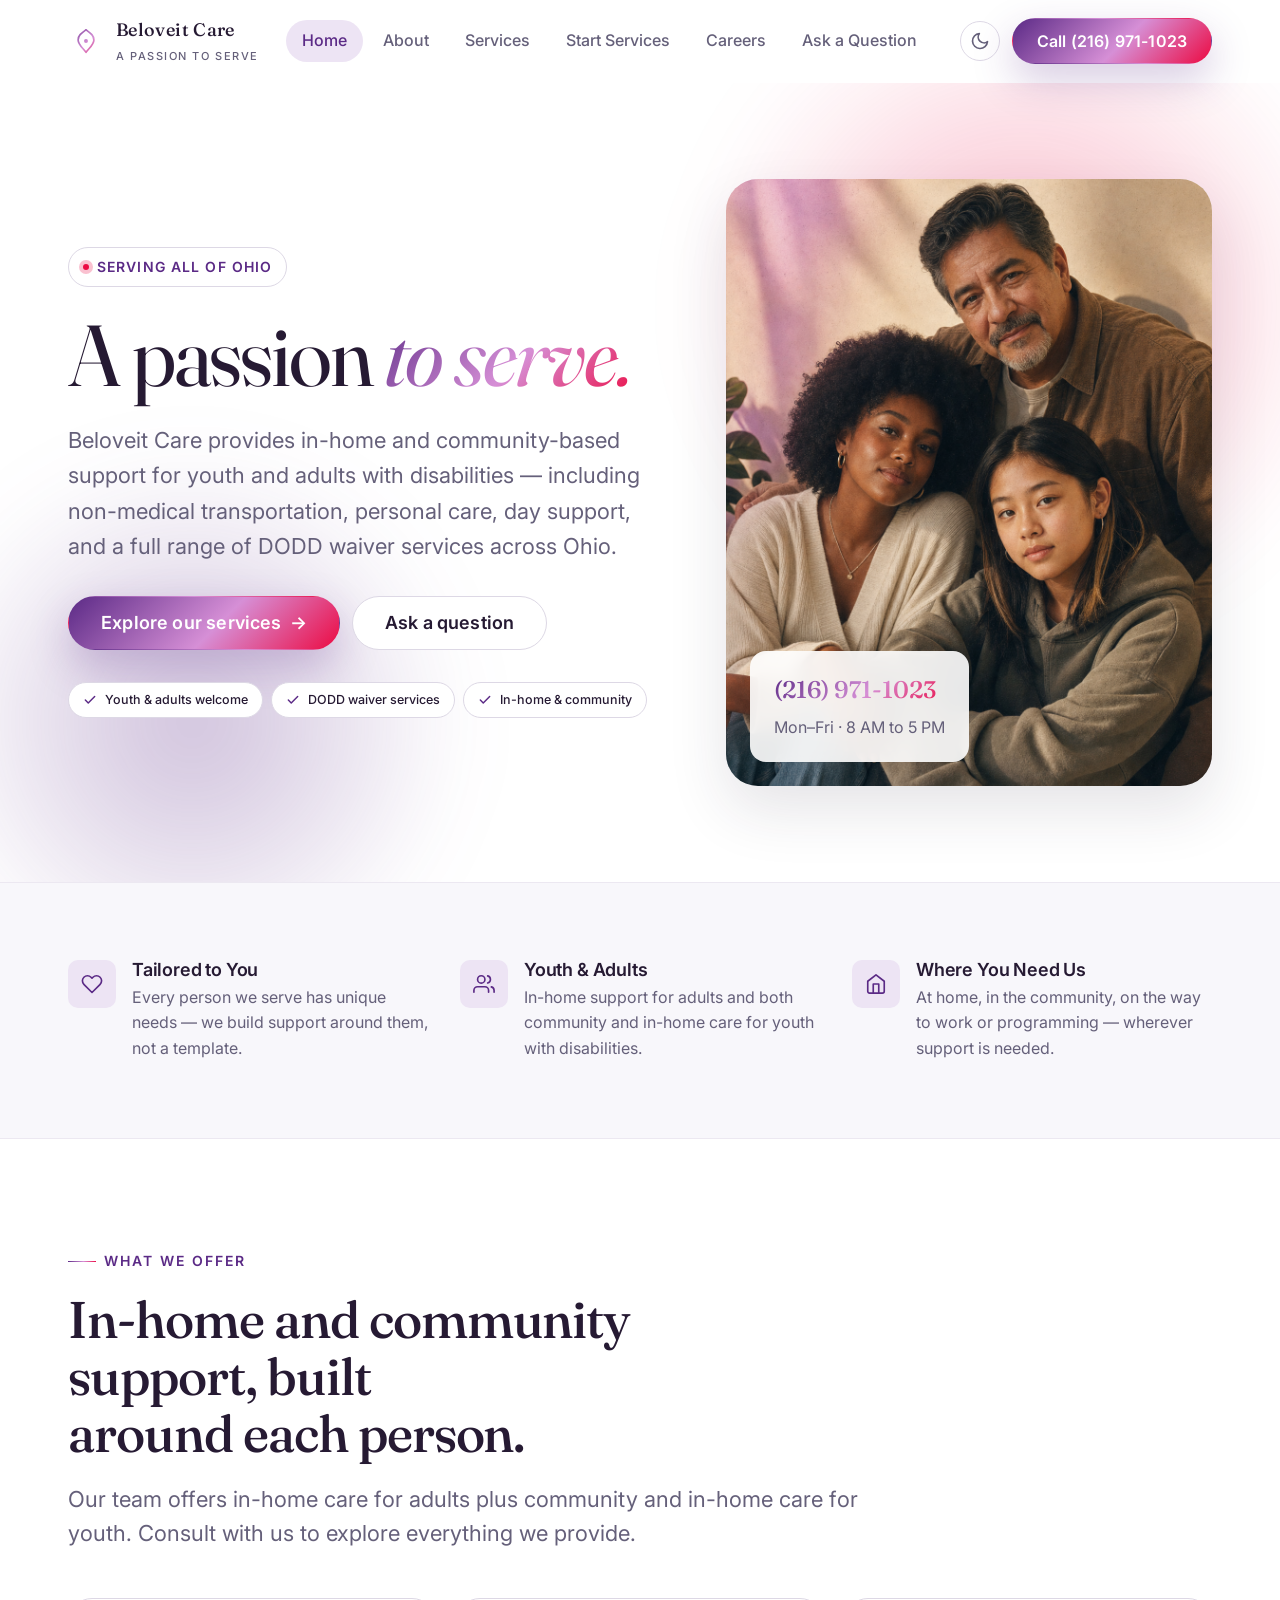
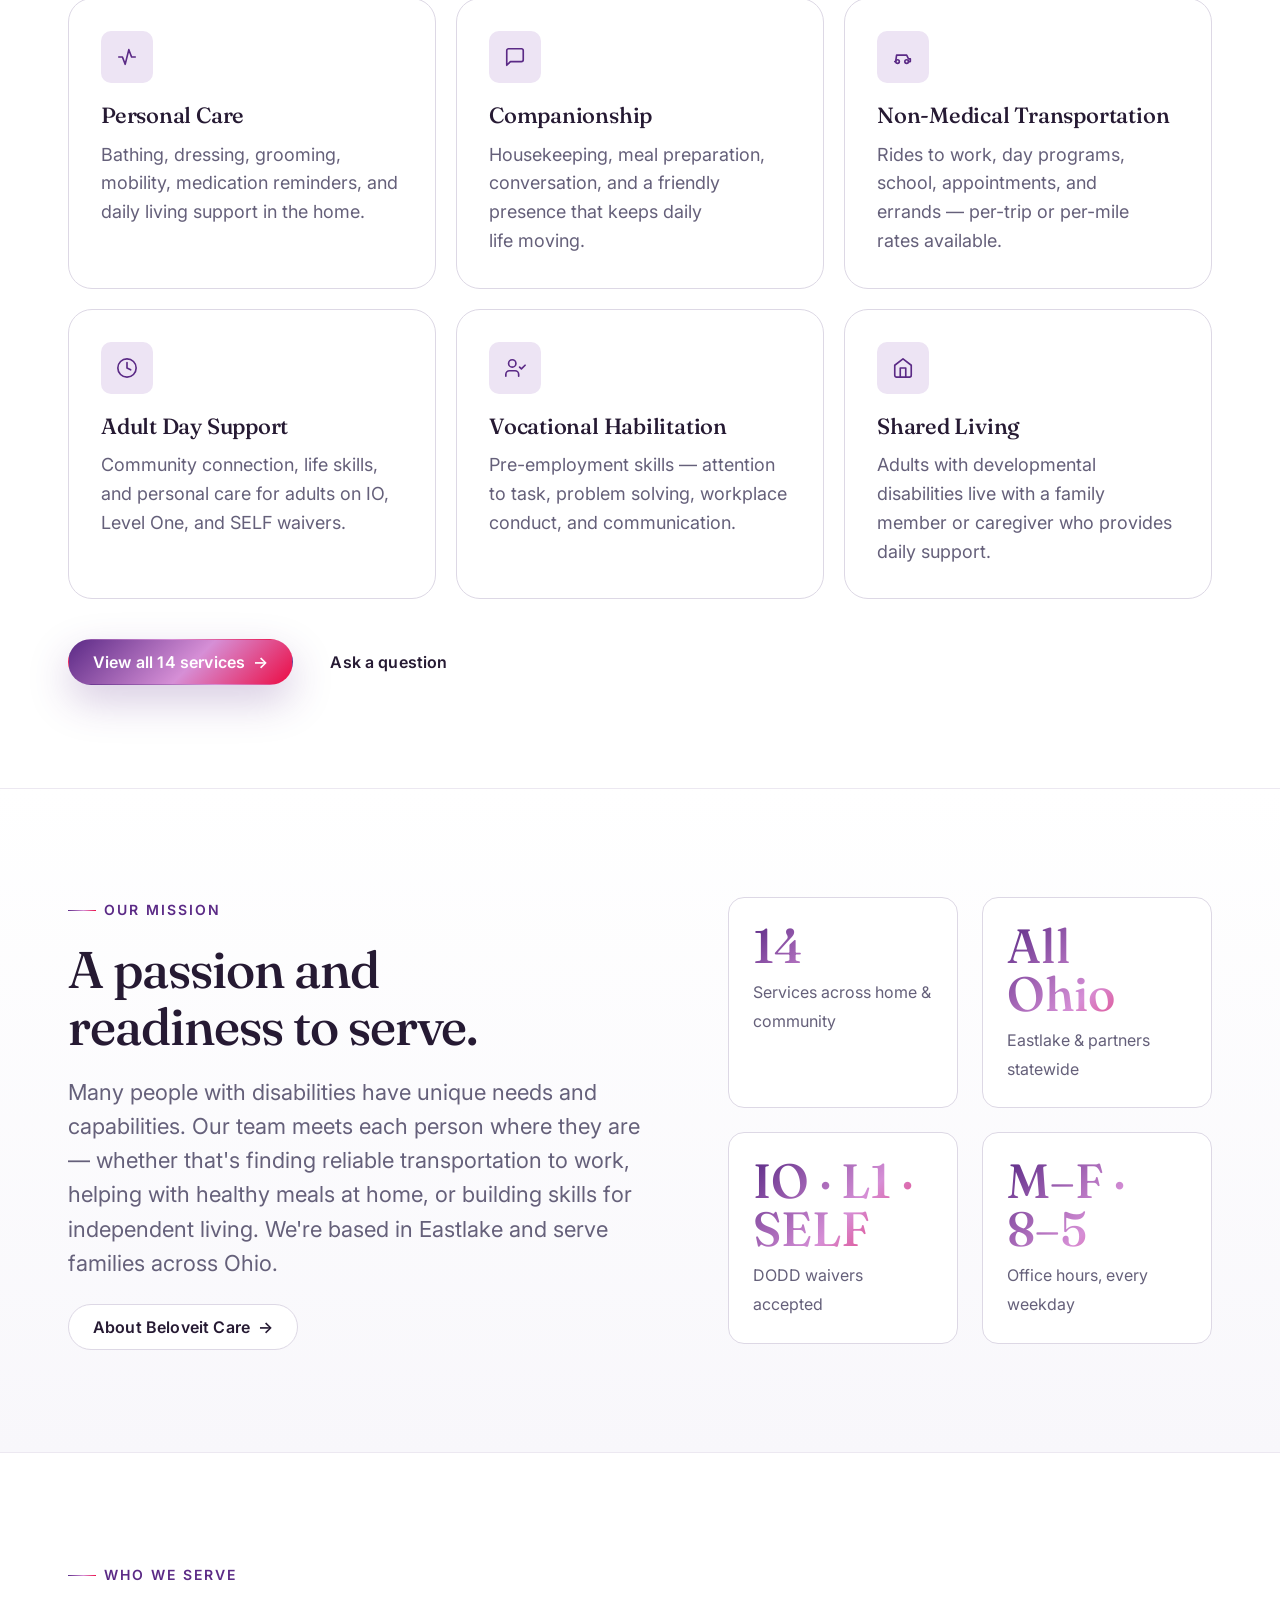
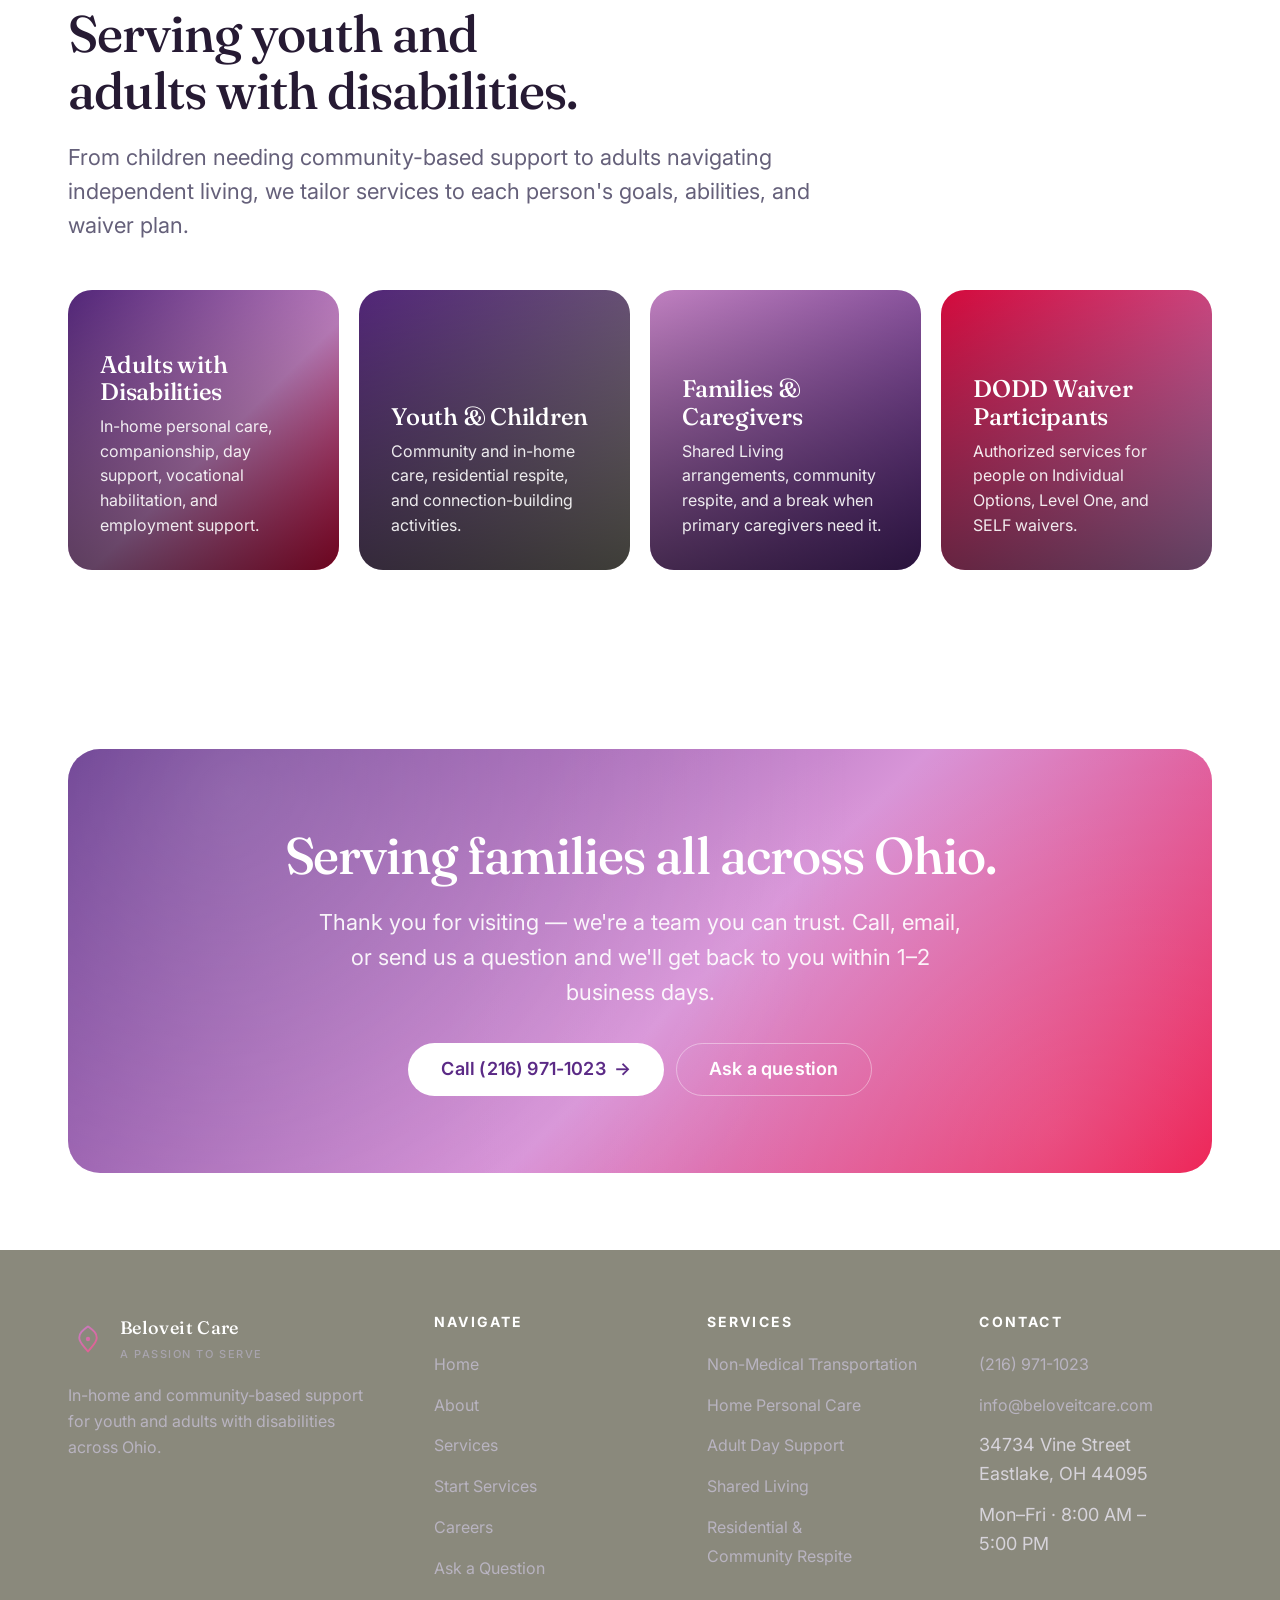
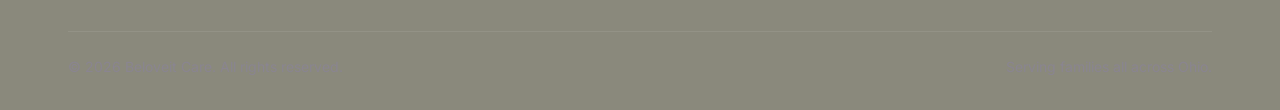
==== commit 75ae9a49: "integrate start-services.html sitewide and normalize brand name to Beloveit Care" ====
--- a/index.html
+++ b/index.html
@@ -3,9 +3,9 @@
 <head>
   <meta charset="utf-8" />
   <meta name="viewport" content="width=device-width, initial-scale=1" />
-  <title>Be Love It Care — A Passion and Readiness to Serve</title>
-  <meta name="description" content="Be Love It Care provides in-home and community-based support for youth and adults with disabilities across Ohio. Non-medical transportation, personal care, day support, and DODD waiver services." />
-  <meta property="og:title" content="Be Love It Care — A Passion and Readiness to Serve" />
+  <title>Beloveit Care — A Passion and Readiness to Serve</title>
+  <meta name="description" content="Beloveit Care provides in-home and community-based support for youth and adults with disabilities across Ohio. Non-medical transportation, personal care, day support, and DODD waiver services." />
+  <meta property="og:title" content="Beloveit Care — A Passion and Readiness to Serve" />
   <meta property="og:description" content="In-home and community-based support for youth and adults with disabilities across Ohio." />
   <link rel="icon" type="image/svg+xml" href="./assets/favicon.svg" />
   <link rel="preconnect" href="https://fonts.googleapis.com" />
@@ -31,7 +31,7 @@
             <circle cx="32" cy="32" r="3.5" fill="url(#bm1)"/>
           </svg>
           <span>
-            <span class="brand-name">Be Love It Care</span>
+            <span class="brand-name">Beloveit Care</span>
             <span class="brand-tagline">A Passion to Serve</span>
           </span>
         </a>
@@ -39,6 +39,7 @@
           <li><a href="./index.html" aria-current="page">Home</a></li>
           <li><a href="./about.html">About</a></li>
           <li><a href="./services.html">Services</a></li>
+          <li><a href="./start-services.html">Start Services</a></li>
           <li><a href="./careers.html">Careers</a></li>
           <li><a href="./ask.html">Ask a Question</a></li>
         </ul>
@@ -62,7 +63,7 @@
           <div class="hero-text">
             <span class="hero-tag"><span class="dot"></span> Serving All of Ohio</span>
             <h1 class="hero-title">A passion <span class="accent">to&nbsp;serve.</span></h1>
-            <p class="hero-lede">Be Love It Care provides in-home and community-based support for youth and adults with disabilities — including non-medical transportation, personal care, day support, and a full range of DODD waiver services across Ohio.</p>
+            <p class="hero-lede">Beloveit Care provides in-home and community-based support for youth and adults with disabilities — including non-medical transportation, personal care, day support, and a full range of DODD waiver services across Ohio.</p>
             <div class="hero-ctas">
               <a class="btn btn--primary btn--lg" href="./services.html">Explore our services <span class="arrow">→</span></a>
               <a class="btn btn--secondary btn--lg" href="./ask.html">Ask a question</a>
@@ -160,7 +161,7 @@
             <h2 class="section-title">A passion and readiness to serve.</h2>
             <p class="section-lede">Many people with disabilities have unique needs and capabilities. Our team meets each person where they are — whether that's finding reliable transportation to work, helping with healthy meals at home, or building skills for independent living. We're based in Eastlake and serve families across Ohio.</p>
             <div style="margin-top: var(--space-6);">
-              <a class="btn btn--secondary" href="./about.html">About Be Love It Care <span class="arrow">→</span></a>
+              <a class="btn btn--secondary" href="./about.html">About Beloveit Care <span class="arrow">→</span></a>
             </div>
           </div>
           <div class="stats reveal">
@@ -228,7 +229,7 @@
               <path d="M32 12 C24 18, 18 22, 18 30 C18 38, 26 44, 32 52 C38 44, 46 38, 46 30 C46 22, 40 18, 32 12 Z" stroke="url(#fb1)" stroke-width="3" stroke-linejoin="round" fill="none"/>
               <circle cx="32" cy="32" r="3.5" fill="url(#fb1)"/>
             </svg>
-            <span><span class="brand-name">Be Love It Care</span><span class="brand-tagline">A Passion to Serve</span></span>
+            <span><span class="brand-name">Beloveit Care</span><span class="brand-tagline">A Passion to Serve</span></span>
           </div>
           <p class="footer-tagline">In-home and community-based support for youth and adults with disabilities across Ohio.</p>
         </div>
@@ -238,6 +239,7 @@
             <li><a href="./index.html">Home</a></li>
             <li><a href="./about.html">About</a></li>
             <li><a href="./services.html">Services</a></li>
+            <li><a href="./start-services.html">Start Services</a></li>
             <li><a href="./careers.html">Careers</a></li>
             <li><a href="./ask.html">Ask a Question</a></li>
           </ul>
@@ -263,7 +265,7 @@
         </div>
       </div>
       <div class="footer-bar">
-        <span>© <span id="current-year">2026</span> Be Love It Care. All rights reserved.</span>
+        <span>© <span id="current-year">2026</span> Beloveit Care. All rights reserved.</span>
         <span>Serving families all across Ohio.</span>
       </div>
     </div>
--- a/style.css
+++ b/style.css
@@ -1,5 +1,5 @@
 /* ============================================================
-   Be Love It Care — Design System
+   Beloveit Care — Design System
    Brand: #5b2a86 deep purple, #d68fd6 orchid, #ec0b43 crimson
            #8a897c warm gray, #fbfcff cloud white
    ============================================================ */
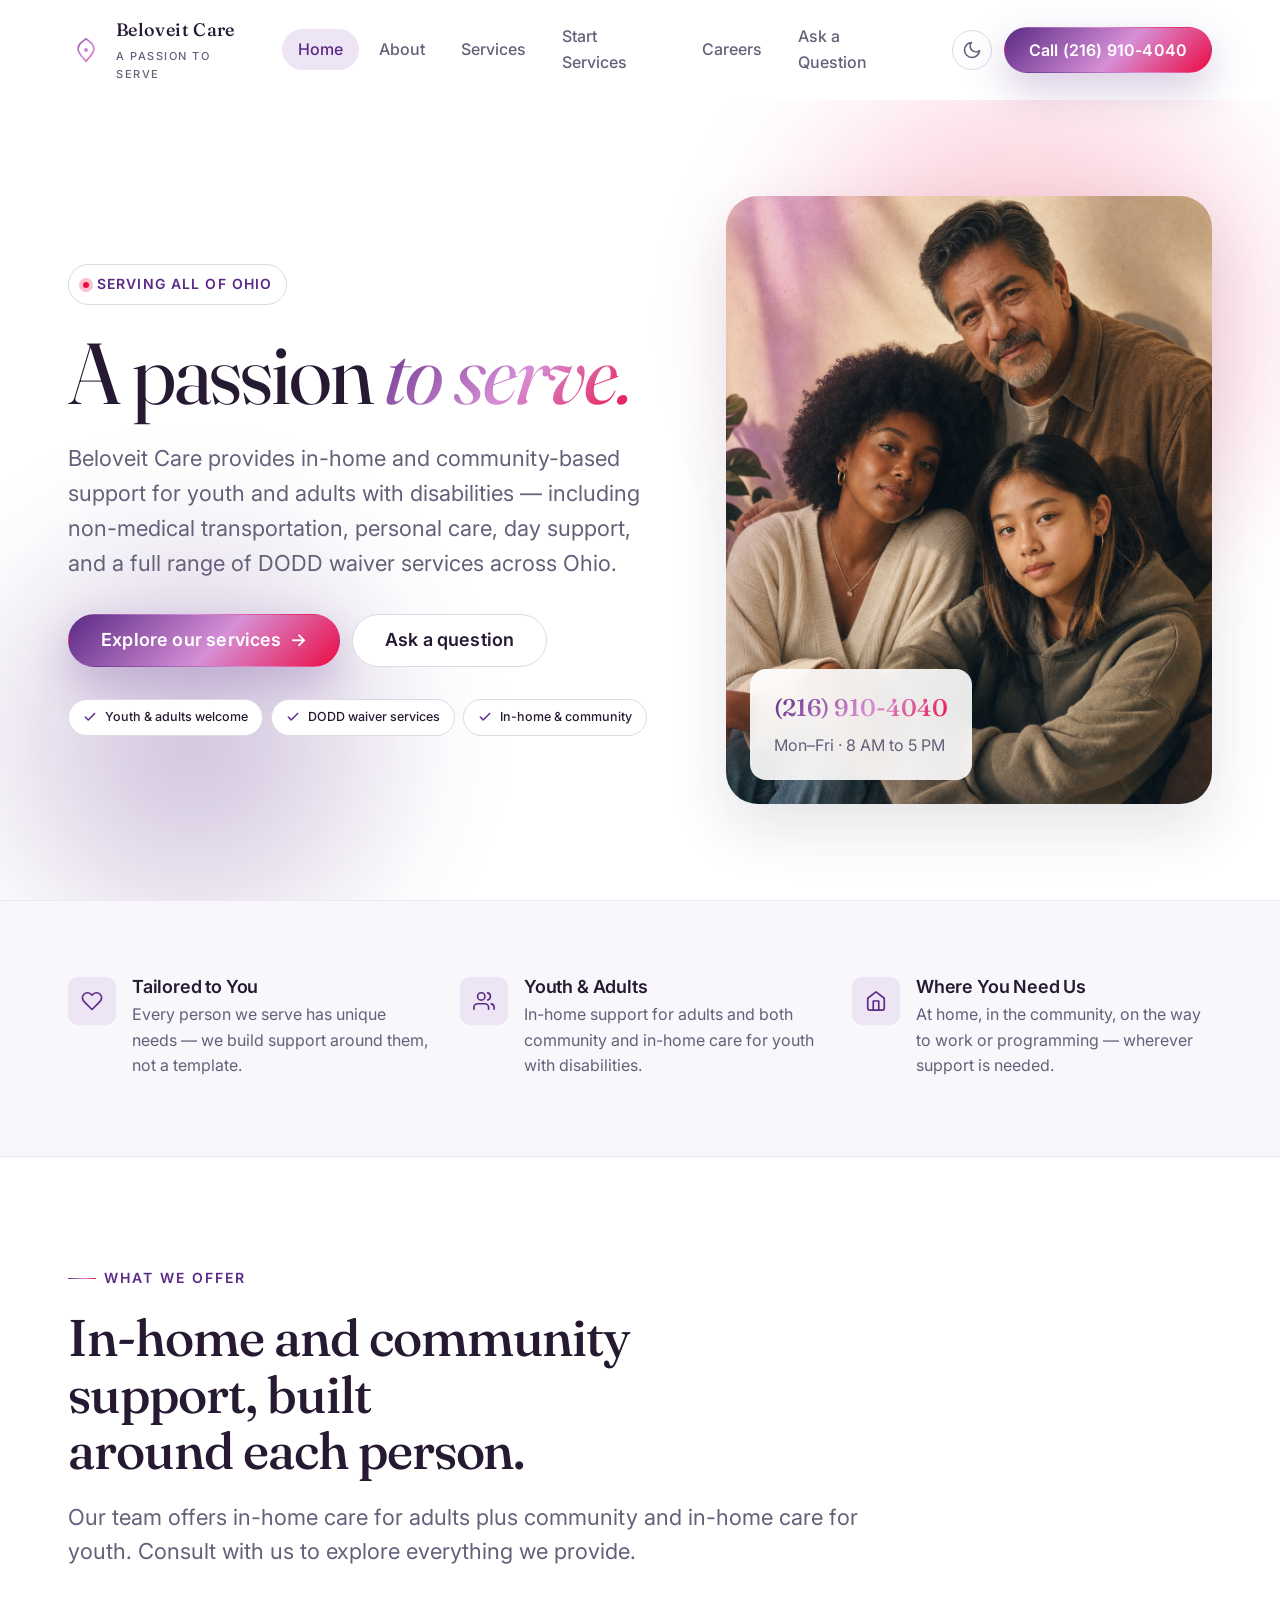
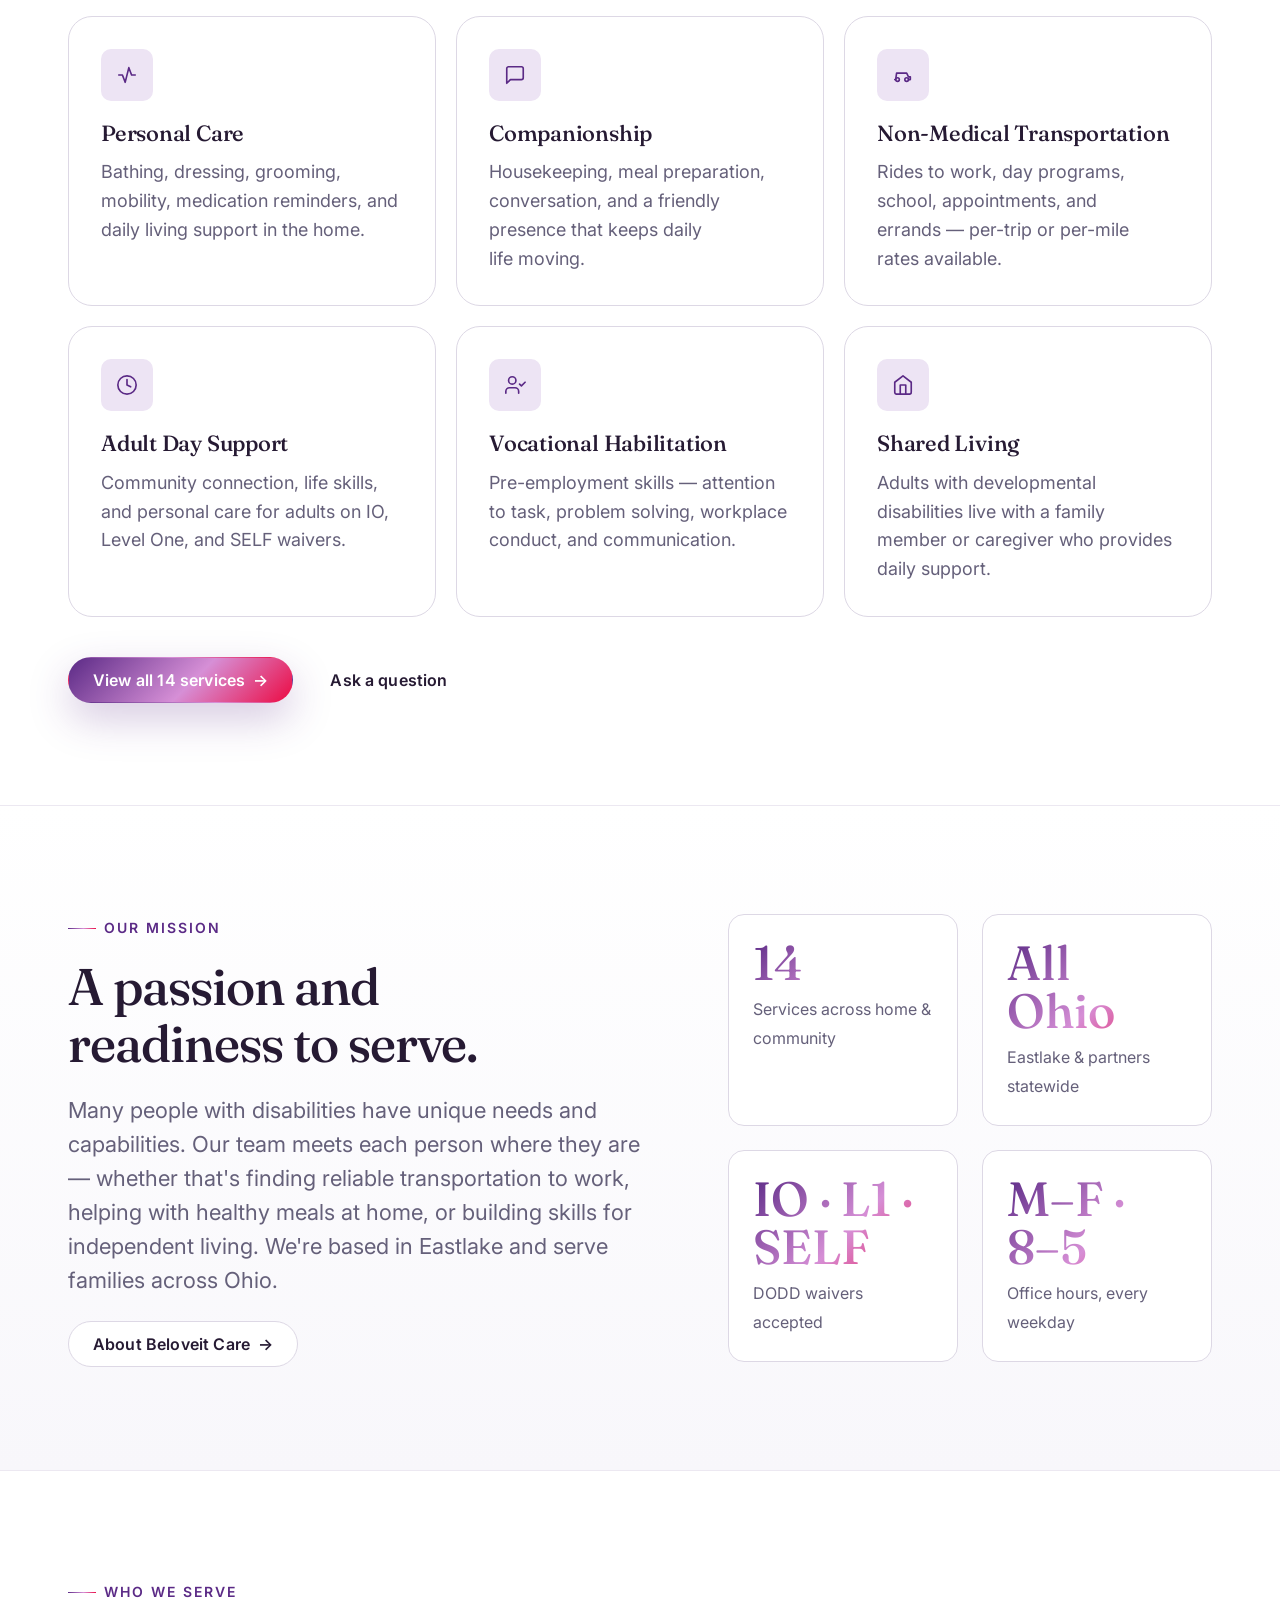
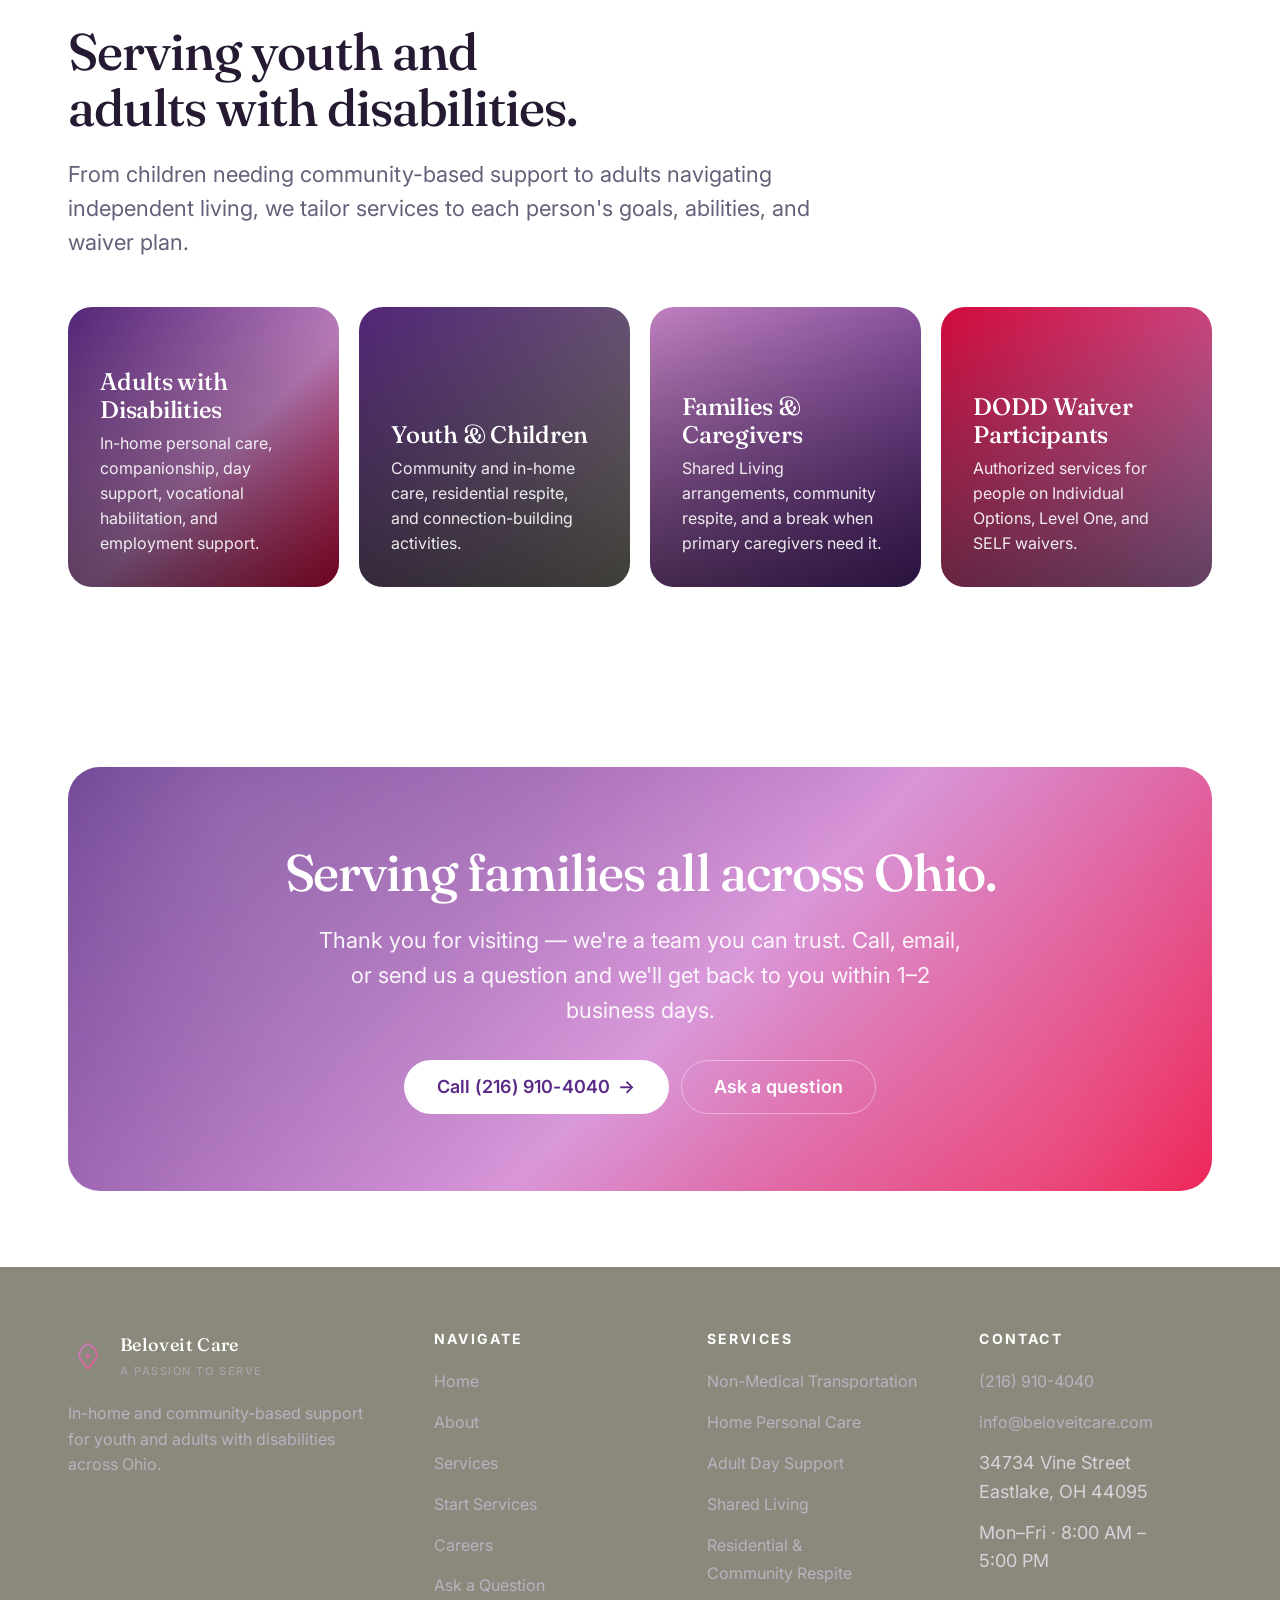
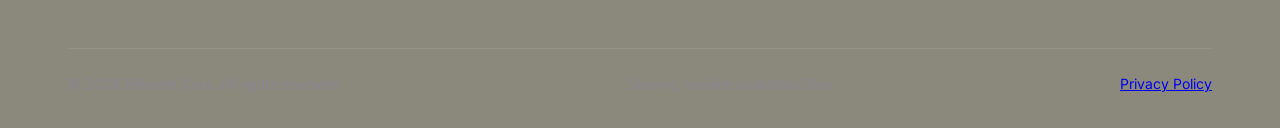
==== commit 0f5204c2: "feat: update phone to (216) 910-4040 and add privacy policy page - Replace all (216) 971-1023 refere" ====
--- a/index.html
+++ b/index.html
@@ -45,7 +45,7 @@
         </ul>
         <div class="nav-actions">
           <button class="theme-toggle" data-theme-toggle aria-label="Toggle theme"></button>
-          <a class="btn btn--primary" href="tel:+12169711023">Call (216) 971-1023</a>
+          <a class="btn btn--primary" href="tel:+12169104040">Call (216) 910-4040</a>
           <button class="nav-toggle" data-nav-toggle aria-label="Open menu" aria-expanded="false">
             <svg width="20" height="20" viewBox="0 0 24 24" fill="none" stroke="currentColor" stroke-width="2" stroke-linecap="round"><line x1="3" y1="6" x2="21" y2="6"/><line x1="3" y1="12" x2="21" y2="12"/><line x1="3" y1="18" x2="21" y2="18"/></svg>
           </button>
@@ -77,7 +77,7 @@
           <div class="hero-visual reveal">
             <img src="./assets/hero.png" alt="Caregiver and client sharing a warm moment in a sunlit home" loading="eager" />
             <div class="hero-stat">
-              <strong>(216)&nbsp;971-1023</strong>
+              <strong>(216)&nbsp;910-4040</strong>
               <span>Mon–Fri · 8 AM to 5 PM</span>
             </div>
           </div>
@@ -210,7 +210,7 @@
           <h2>Serving families all across Ohio.</h2>
           <p>Thank you for visiting — we're a team you can trust. Call, email, or send us a question and we'll get back to you within 1–2 business days.</p>
           <div style="display:flex; gap: var(--space-3); justify-content: center; flex-wrap: wrap;">
-            <a class="btn btn--primary btn--lg" href="tel:+12169711023">Call (216) 971-1023 <span class="arrow">→</span></a>
+            <a class="btn btn--primary btn--lg" href="tel:+12169104040">Call (216) 910-4040 <span class="arrow">→</span></a>
             <a class="btn btn--secondary btn--lg" href="./ask.html">Ask a question</a>
           </div>
         </div>
@@ -257,7 +257,7 @@
         <div class="footer-col">
           <h4>Contact</h4>
           <ul role="list">
-            <li><a href="tel:+12169711023">(216) 971-1023</a></li>
+            <li><a href="tel:+12169104040">(216) 910-4040</a></li>
             <li><a href="mailto:info@beloveitcare.com">info@beloveitcare.com</a></li>
             <li>34734 Vine Street<br/>Eastlake, OH 44095</li>
             <li>Mon–Fri · 8:00 AM – 5:00 PM</li>
@@ -267,6 +267,7 @@
       <div class="footer-bar">
         <span>© <span id="current-year">2026</span> Beloveit Care. All rights reserved.</span>
         <span>Serving families all across Ohio.</span>
+        <span><a href="./privacy-policy.html">Privacy Policy</a></span>
       </div>
     </div>
   </footer>
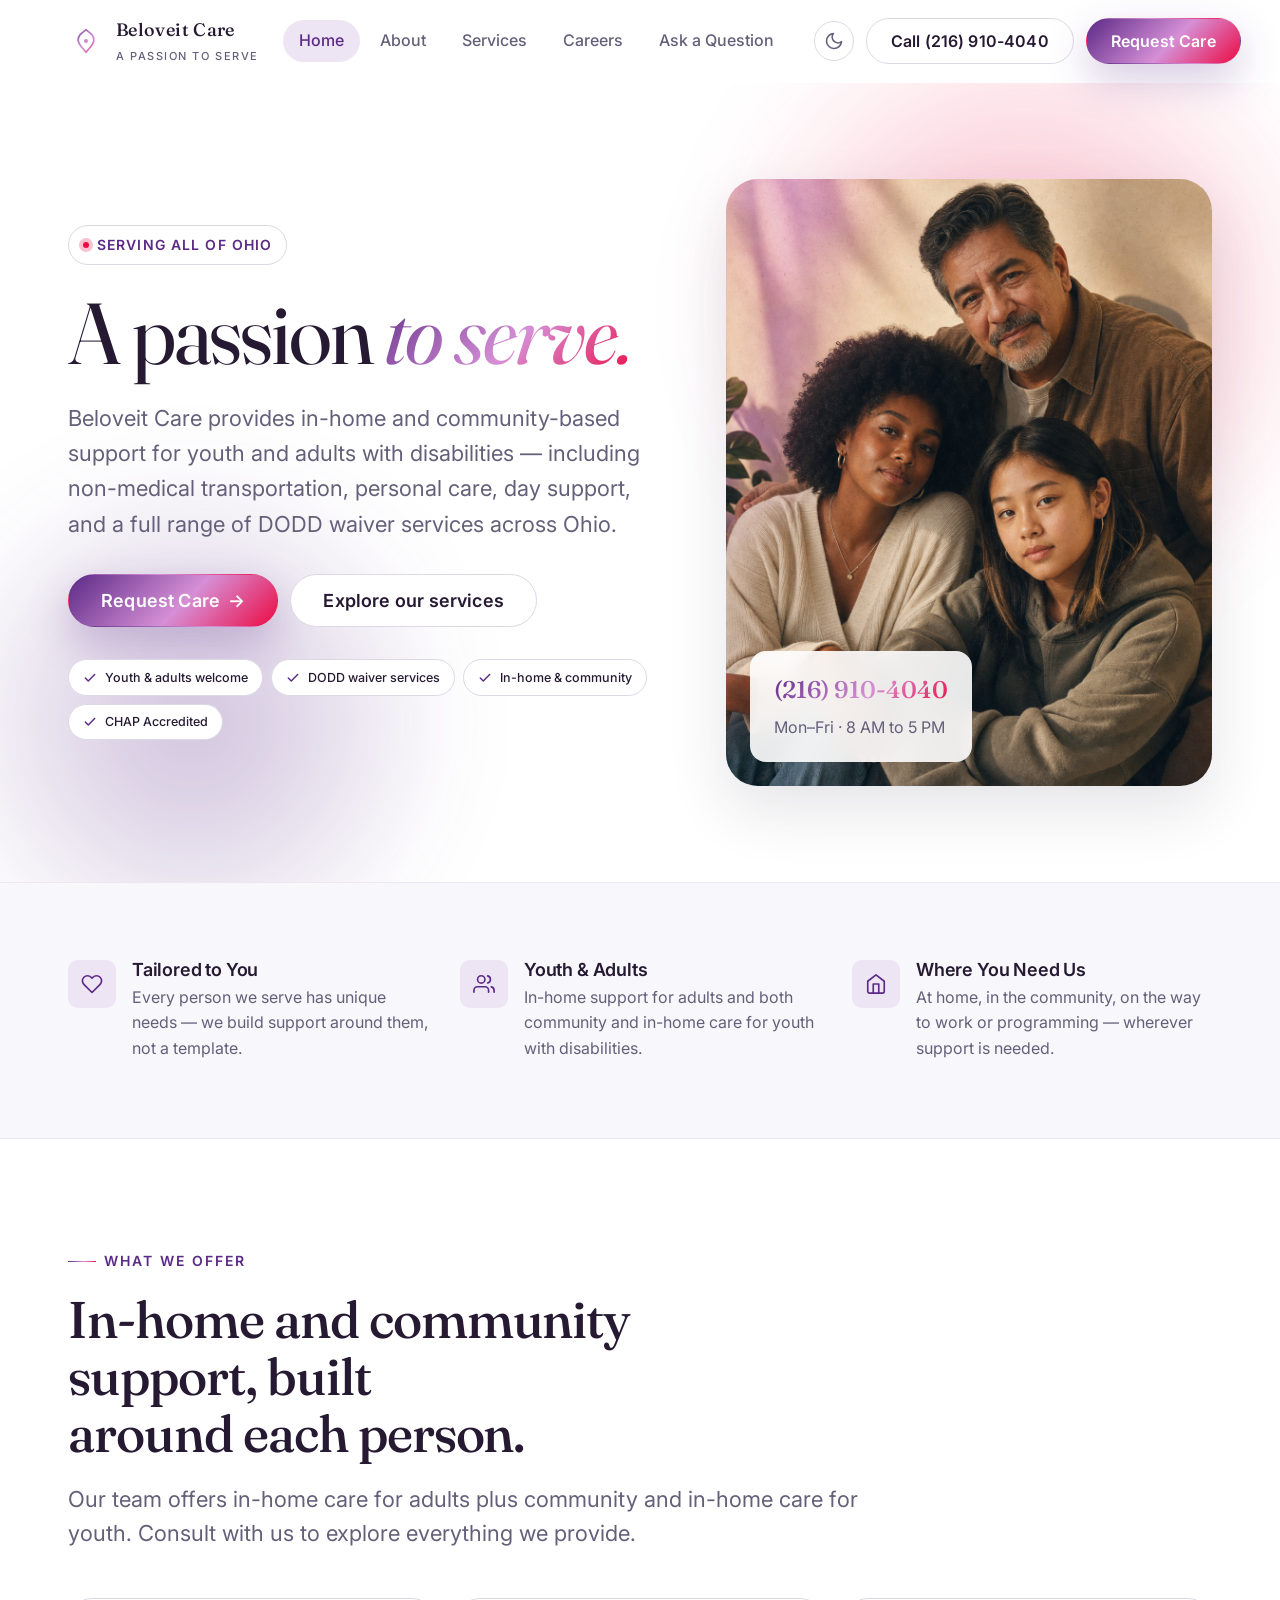
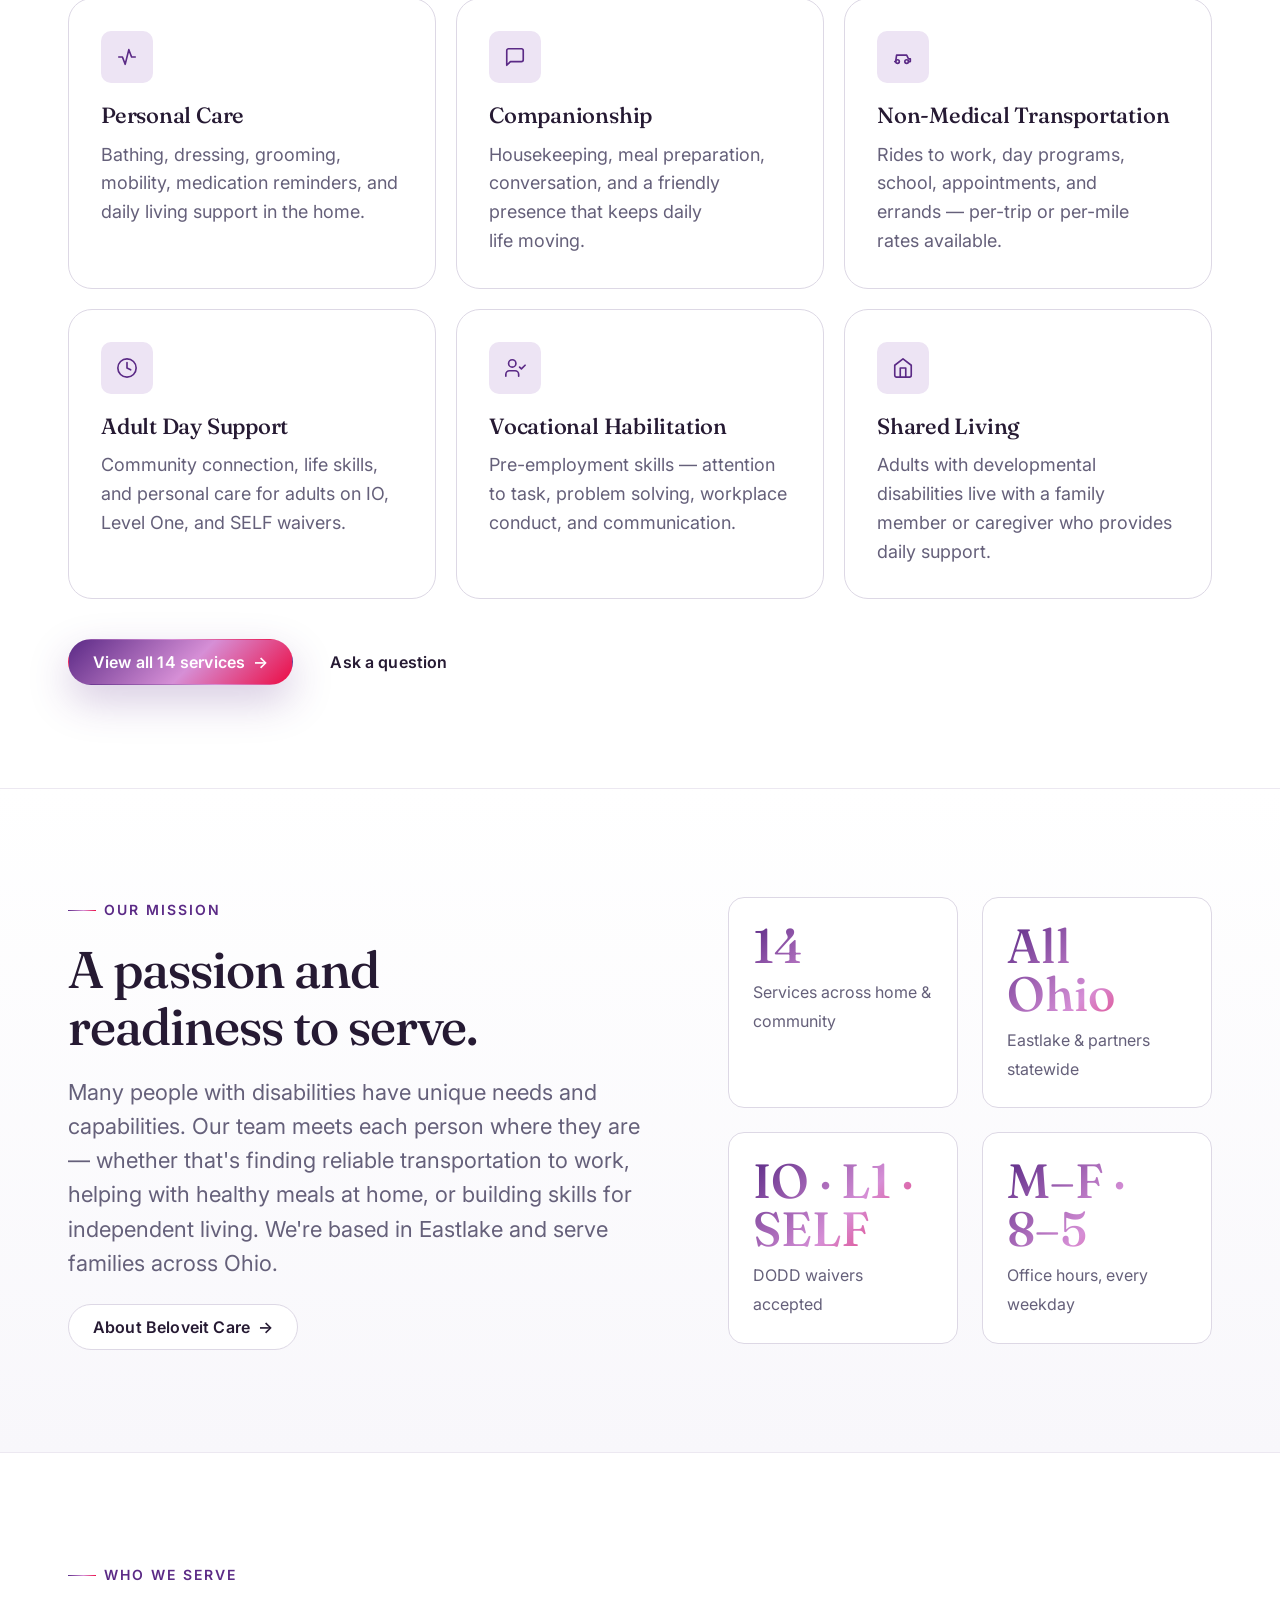
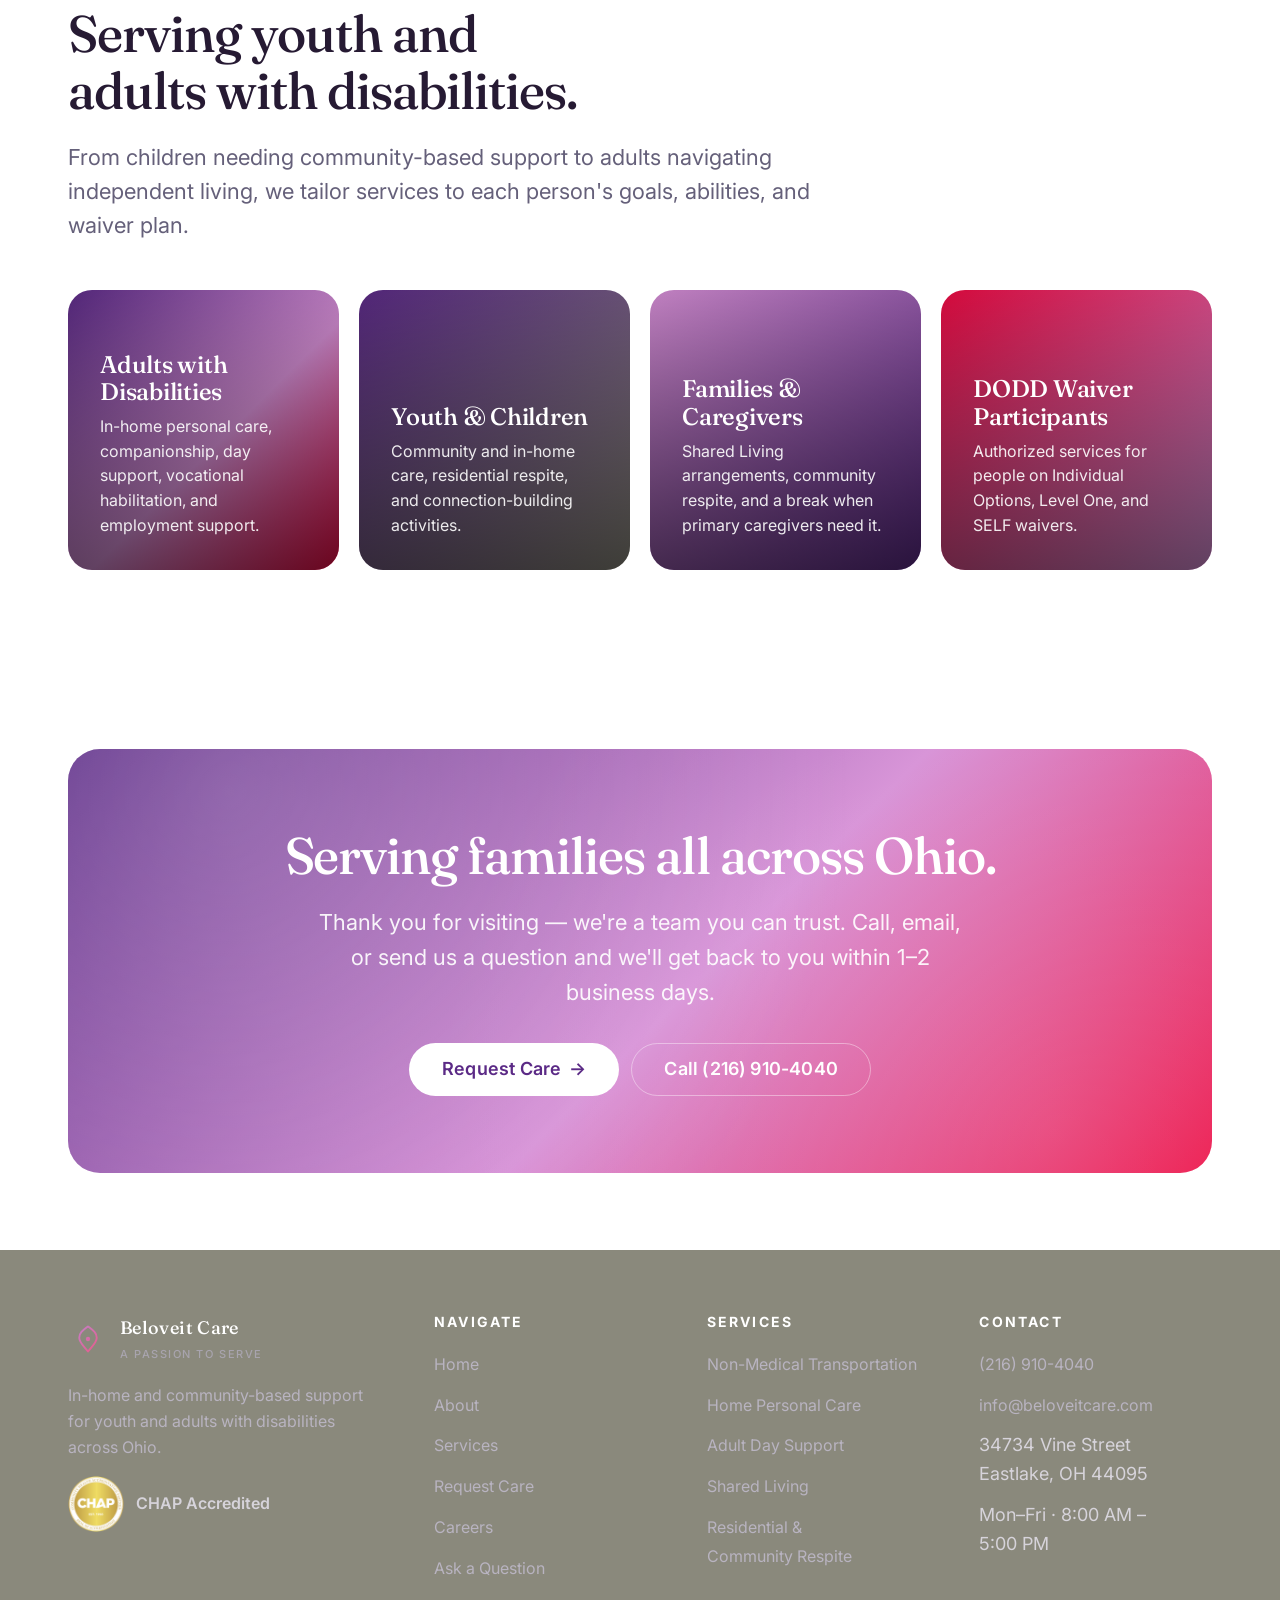
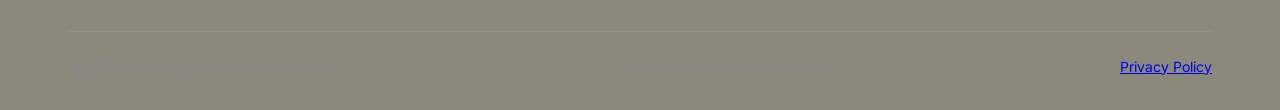
==== commit 6e1629a8: "Add Request Care CTA and CHAP accreditation - Request Care is now the primary header button and hero" ====
--- a/index.html
+++ b/index.html
@@ -39,13 +39,14 @@
           <li><a href="./index.html" aria-current="page">Home</a></li>
           <li><a href="./about.html">About</a></li>
           <li><a href="./services.html">Services</a></li>
-          <li><a href="./start-services.html">Start Services</a></li>
+          <li class="nav-links__mobile"><a href="./start-services.html">Request Care</a></li>
           <li><a href="./careers.html">Careers</a></li>
           <li><a href="./ask.html">Ask a Question</a></li>
         </ul>
         <div class="nav-actions">
           <button class="theme-toggle" data-theme-toggle aria-label="Toggle theme"></button>
-          <a class="btn btn--primary" href="tel:+12169104040">Call (216) 910-4040</a>
+          <a class="btn btn--secondary nav-call" href="tel:+12169104040">Call (216) 910-4040</a>
+          <a class="btn btn--primary" href="./start-services.html">Request Care</a>
           <button class="nav-toggle" data-nav-toggle aria-label="Open menu" aria-expanded="false">
             <svg width="20" height="20" viewBox="0 0 24 24" fill="none" stroke="currentColor" stroke-width="2" stroke-linecap="round"><line x1="3" y1="6" x2="21" y2="6"/><line x1="3" y1="12" x2="21" y2="12"/><line x1="3" y1="18" x2="21" y2="18"/></svg>
           </button>
@@ -65,13 +66,14 @@
             <h1 class="hero-title">A passion <span class="accent">to&nbsp;serve.</span></h1>
             <p class="hero-lede">Beloveit Care provides in-home and community-based support for youth and adults with disabilities — including non-medical transportation, personal care, day support, and a full range of DODD waiver services across Ohio.</p>
             <div class="hero-ctas">
-              <a class="btn btn--primary btn--lg" href="./services.html">Explore our services <span class="arrow">→</span></a>
-              <a class="btn btn--secondary btn--lg" href="./ask.html">Ask a question</a>
+              <a class="btn btn--primary btn--lg" href="./start-services.html">Request Care <span class="arrow">→</span></a>
+              <a class="btn btn--secondary btn--lg" href="./services.html">Explore our services</a>
             </div>
             <div class="hero-badges">
               <span class="badge"><svg width="14" height="14" viewBox="0 0 24 24" fill="none" stroke="currentColor" stroke-width="2.5" stroke-linecap="round" stroke-linejoin="round"><polyline points="20 6 9 17 4 12"/></svg> Youth &amp; adults welcome</span>
               <span class="badge"><svg width="14" height="14" viewBox="0 0 24 24" fill="none" stroke="currentColor" stroke-width="2.5" stroke-linecap="round" stroke-linejoin="round"><polyline points="20 6 9 17 4 12"/></svg> DODD waiver services</span>
               <span class="badge"><svg width="14" height="14" viewBox="0 0 24 24" fill="none" stroke="currentColor" stroke-width="2.5" stroke-linecap="round" stroke-linejoin="round"><polyline points="20 6 9 17 4 12"/></svg> In-home &amp; community</span>
+              <span class="badge"><svg width="14" height="14" viewBox="0 0 24 24" fill="none" stroke="currentColor" stroke-width="2.5" stroke-linecap="round" stroke-linejoin="round"><polyline points="20 6 9 17 4 12"/></svg> CHAP Accredited</span>
             </div>
           </div>
           <div class="hero-visual reveal">
@@ -210,8 +212,8 @@
           <h2>Serving families all across Ohio.</h2>
           <p>Thank you for visiting — we're a team you can trust. Call, email, or send us a question and we'll get back to you within 1–2 business days.</p>
           <div style="display:flex; gap: var(--space-3); justify-content: center; flex-wrap: wrap;">
-            <a class="btn btn--primary btn--lg" href="tel:+12169104040">Call (216) 910-4040 <span class="arrow">→</span></a>
-            <a class="btn btn--secondary btn--lg" href="./ask.html">Ask a question</a>
+            <a class="btn btn--primary btn--lg" href="./start-services.html">Request Care <span class="arrow">→</span></a>
+            <a class="btn btn--secondary btn--lg" href="tel:+12169104040">Call (216) 910-4040</a>
           </div>
         </div>
       </div>
@@ -232,6 +234,10 @@
             <span><span class="brand-name">Beloveit Care</span><span class="brand-tagline">A Passion to Serve</span></span>
           </div>
           <p class="footer-tagline">In-home and community-based support for youth and adults with disabilities across Ohio.</p>
+          <div class="footer-chap">
+            <img src="./assets/chap-seal.png" alt="CHAP Seal of Accreditation" width="56" height="56" loading="lazy" />
+            <span>CHAP Accredited</span>
+          </div>
         </div>
         <div class="footer-col">
           <h4>Navigate</h4>
@@ -239,7 +245,7 @@
             <li><a href="./index.html">Home</a></li>
             <li><a href="./about.html">About</a></li>
             <li><a href="./services.html">Services</a></li>
-            <li><a href="./start-services.html">Start Services</a></li>
+            <li><a href="./start-services.html">Request Care</a></li>
             <li><a href="./careers.html">Careers</a></li>
             <li><a href="./ask.html">Ask a Question</a></li>
           </ul>
--- a/style.css
+++ b/style.css
@@ -1477,3 +1477,35 @@
 }
 .form-status.is-success { color: #15803d; font-weight: 500; }
 .form-status.is-error { color: #b91c1c; font-weight: 500; }
+
+/* ---- Request Care nav + CHAP accreditation ---- */
+.nav-links__mobile { display: none; }
+@media (max-width: 820px) { .nav-links__mobile { display: list-item; list-style: none; } }
+.nav-links a { white-space: nowrap; }
+.nav .brand { flex-shrink: 0; white-space: nowrap; }
+@media (max-width: 1240px) { .nav-actions .nav-call { display: none; } }
+
+.footer-chap {
+  display: inline-flex;
+  align-items: center;
+  gap: var(--space-3);
+  margin-top: var(--space-4);
+  font-size: var(--text-sm);
+  font-weight: 600;
+}
+.footer-chap img { width: 56px; height: 56px; }
+
+.accred-card {
+  display: flex;
+  align-items: center;
+  gap: var(--space-8);
+  padding: var(--space-8);
+  border: 1px solid var(--color-border);
+  border-radius: var(--radius-xl);
+  background: var(--color-surface);
+}
+.accred-card img { width: 120px; height: 120px; flex-shrink: 0; }
+.accred-card h2 { margin: var(--space-2) 0 var(--space-3); }
+@media (max-width: 640px) {
+  .accred-card { flex-direction: column; text-align: center; padding: var(--space-6); }
+}
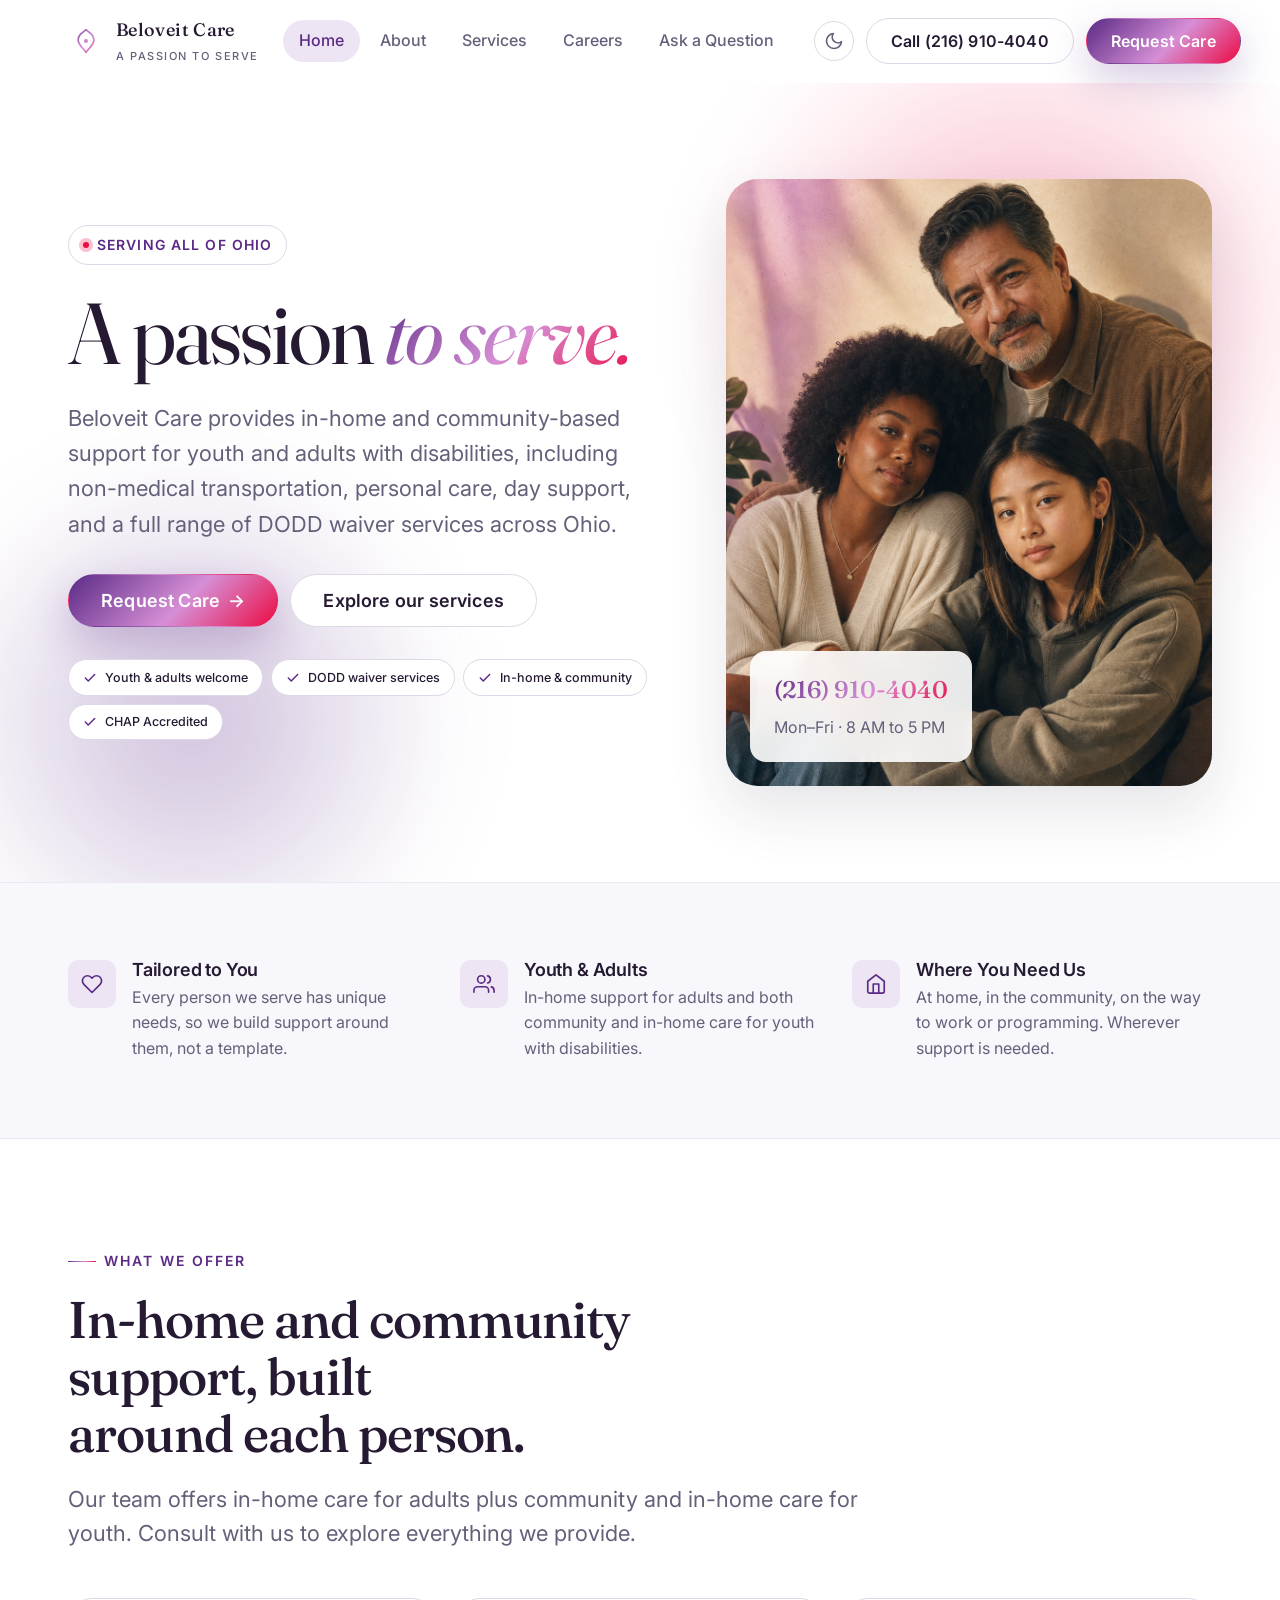
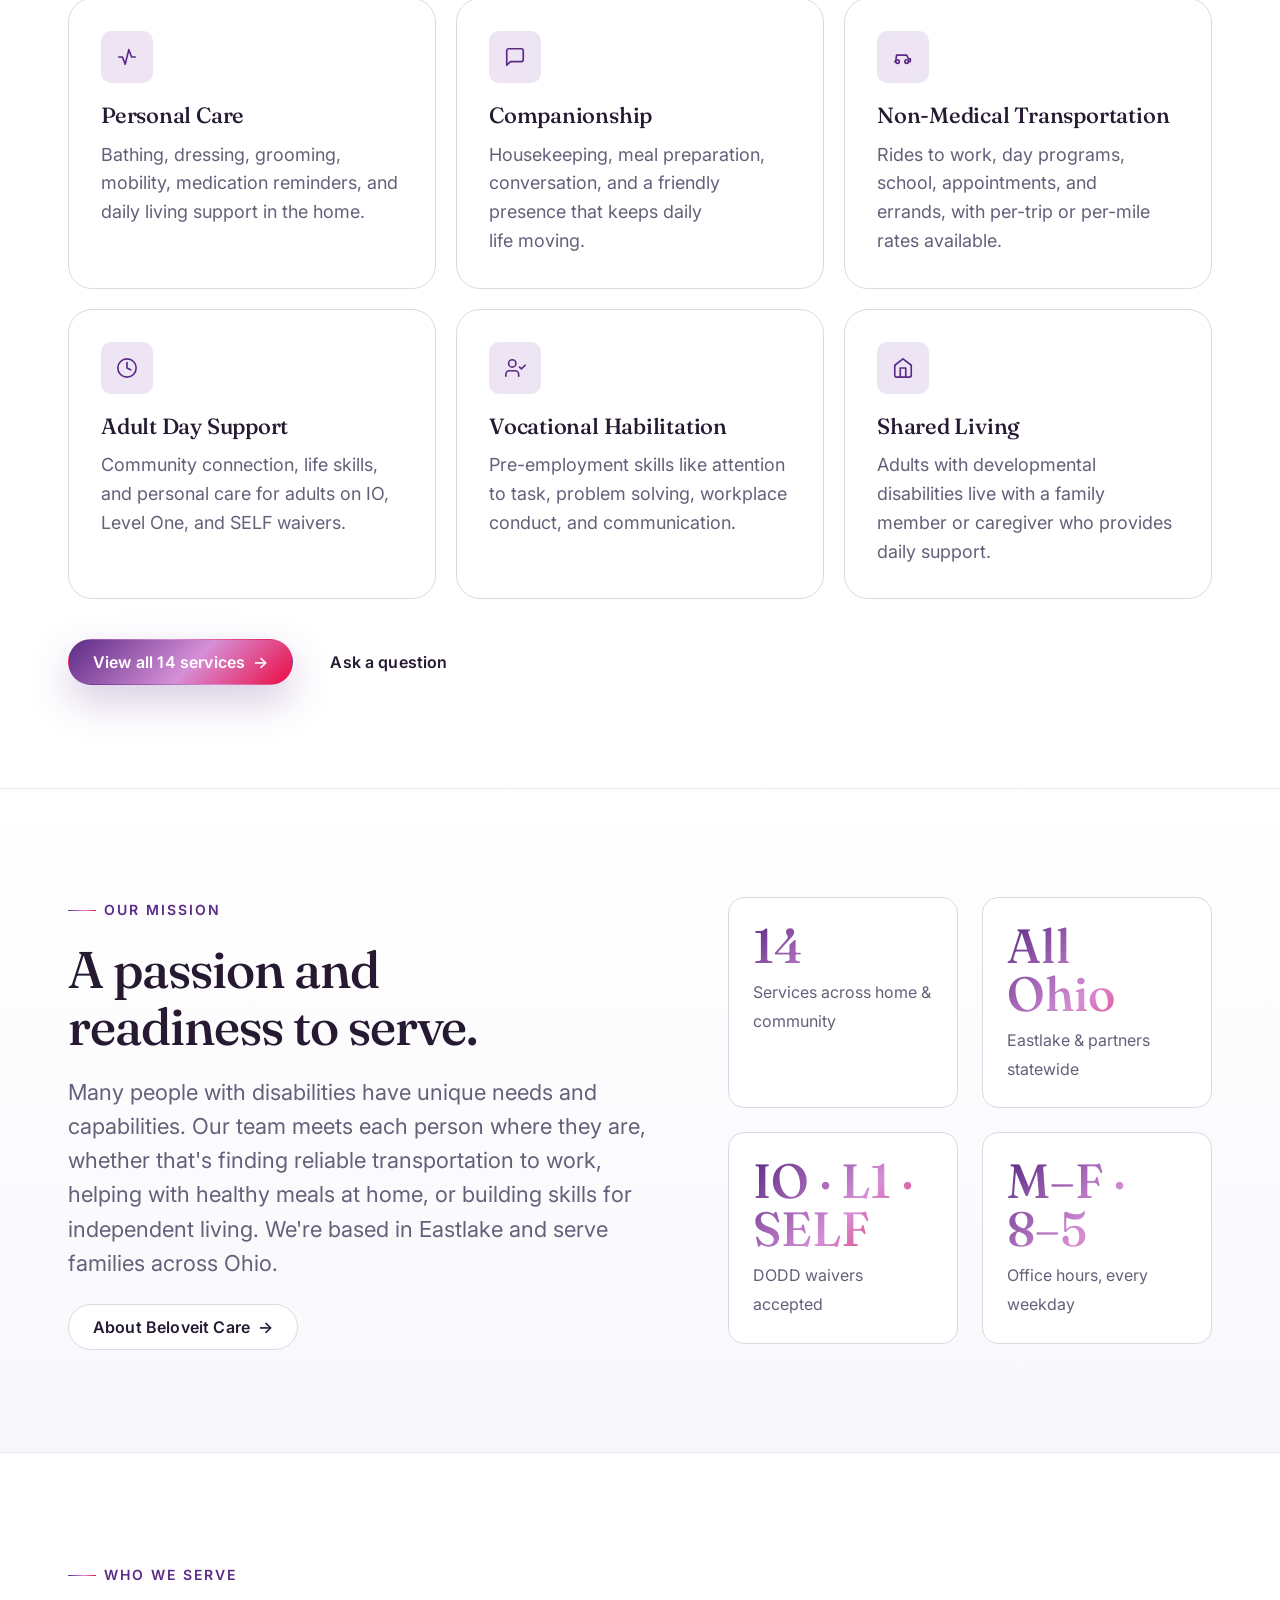
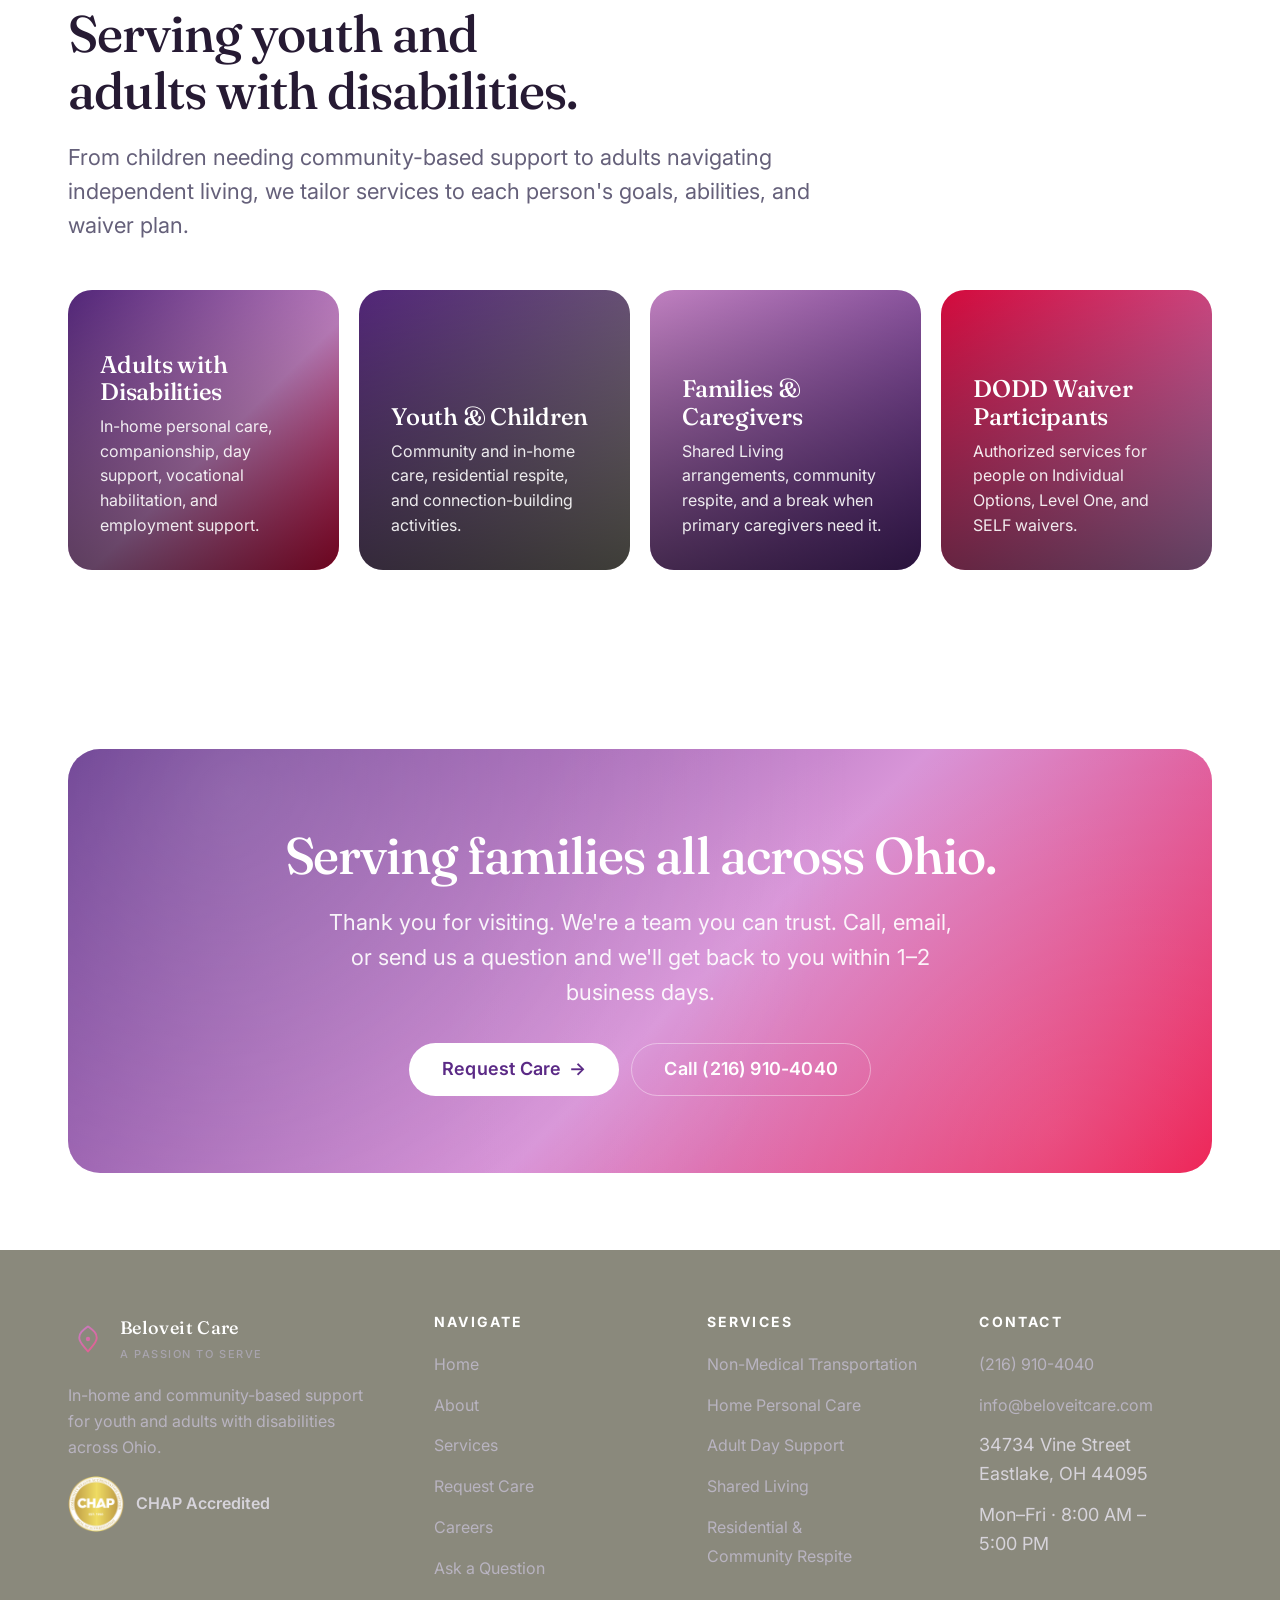
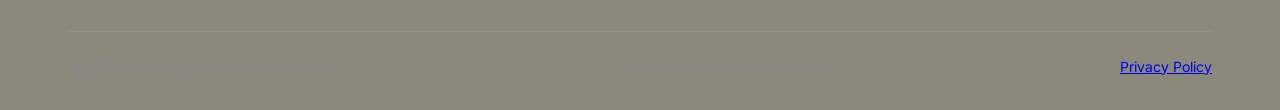
==== commit 51e9c152: "Replace em dashes in site copy with commas, periods, and colons Code comments left as-is; only visit" ====
--- a/index.html
+++ b/index.html
@@ -3,9 +3,9 @@
 <head>
   <meta charset="utf-8" />
   <meta name="viewport" content="width=device-width, initial-scale=1" />
-  <title>Beloveit Care — A Passion and Readiness to Serve</title>
+  <title>Beloveit Care | A Passion and Readiness to Serve</title>
   <meta name="description" content="Beloveit Care provides in-home and community-based support for youth and adults with disabilities across Ohio. Non-medical transportation, personal care, day support, and DODD waiver services." />
-  <meta property="og:title" content="Beloveit Care — A Passion and Readiness to Serve" />
+  <meta property="og:title" content="Beloveit Care | A Passion and Readiness to Serve" />
   <meta property="og:description" content="In-home and community-based support for youth and adults with disabilities across Ohio." />
   <link rel="icon" type="image/svg+xml" href="./assets/favicon.svg" />
   <link rel="preconnect" href="https://fonts.googleapis.com" />
@@ -64,7 +64,7 @@
           <div class="hero-text">
             <span class="hero-tag"><span class="dot"></span> Serving All of Ohio</span>
             <h1 class="hero-title">A passion <span class="accent">to&nbsp;serve.</span></h1>
-            <p class="hero-lede">Beloveit Care provides in-home and community-based support for youth and adults with disabilities — including non-medical transportation, personal care, day support, and a full range of DODD waiver services across Ohio.</p>
+            <p class="hero-lede">Beloveit Care provides in-home and community-based support for youth and adults with disabilities, including non-medical transportation, personal care, day support, and a full range of DODD waiver services across Ohio.</p>
             <div class="hero-ctas">
               <a class="btn btn--primary btn--lg" href="./start-services.html">Request Care <span class="arrow">→</span></a>
               <a class="btn btn--secondary btn--lg" href="./services.html">Explore our services</a>
@@ -93,7 +93,7 @@
         <div class="pillars-grid">
           <div class="pillar reveal">
             <span class="pillar-icon" aria-hidden="true"><svg width="22" height="22" viewBox="0 0 24 24" fill="none" stroke="currentColor" stroke-width="1.8" stroke-linecap="round" stroke-linejoin="round"><path d="M20.84 4.61a5.5 5.5 0 0 0-7.78 0L12 5.67l-1.06-1.06a5.5 5.5 0 0 0-7.78 7.78l1.06 1.06L12 21.23l7.78-7.78 1.06-1.06a5.5 5.5 0 0 0 0-7.78z"/></svg></span>
-            <div><h3>Tailored to You</h3><p>Every person we serve has unique needs — we build support around them, not a template.</p></div>
+            <div><h3>Tailored to You</h3><p>Every person we serve has unique needs, so we build support around them, not a template.</p></div>
           </div>
           <div class="pillar reveal">
             <span class="pillar-icon" aria-hidden="true"><svg width="22" height="22" viewBox="0 0 24 24" fill="none" stroke="currentColor" stroke-width="1.8" stroke-linecap="round" stroke-linejoin="round"><path d="M17 21v-2a4 4 0 0 0-4-4H5a4 4 0 0 0-4 4v2"/><circle cx="9" cy="7" r="4"/><path d="M23 21v-2a4 4 0 0 0-3-3.87"/><path d="M16 3.13a4 4 0 0 1 0 7.75"/></svg></span>
@@ -101,7 +101,7 @@
           </div>
           <div class="pillar reveal">
             <span class="pillar-icon" aria-hidden="true"><svg width="22" height="22" viewBox="0 0 24 24" fill="none" stroke="currentColor" stroke-width="1.8" stroke-linecap="round" stroke-linejoin="round"><path d="M3 9l9-7 9 7v11a2 2 0 0 1-2 2H5a2 2 0 0 1-2-2z"/><polyline points="9 22 9 12 15 12 15 22"/></svg></span>
-            <div><h3>Where You Need Us</h3><p>At home, in the community, on the way to work or programming — wherever support is needed.</p></div>
+            <div><h3>Where You Need Us</h3><p>At home, in the community, on the way to work or programming. Wherever support is needed.</p></div>
           </div>
         </div>
       </div>
@@ -129,7 +129,7 @@
           <article class="service-card reveal">
             <span class="icon"><svg width="22" height="22" viewBox="0 0 24 24" fill="none" stroke="currentColor" stroke-width="1.8" stroke-linecap="round" stroke-linejoin="round"><circle cx="6" cy="17" r="2"/><circle cx="16" cy="17" r="2"/><path d="M3 17h1l1-7h11l2 4h2v3h-2"/></svg></span>
             <h3>Non-Medical Transportation</h3>
-            <p>Rides to work, day programs, school, appointments, and errands — per-trip or per-mile rates available.</p>
+            <p>Rides to work, day programs, school, appointments, and errands, with per-trip or per-mile rates available.</p>
           </article>
           <article class="service-card reveal">
             <span class="icon"><svg width="22" height="22" viewBox="0 0 24 24" fill="none" stroke="currentColor" stroke-width="1.8" stroke-linecap="round" stroke-linejoin="round"><circle cx="12" cy="12" r="10"/><path d="M12 6v6l4 2"/></svg></span>
@@ -139,7 +139,7 @@
           <article class="service-card reveal">
             <span class="icon"><svg width="22" height="22" viewBox="0 0 24 24" fill="none" stroke="currentColor" stroke-width="1.8" stroke-linecap="round" stroke-linejoin="round"><path d="M16 21v-2a4 4 0 0 0-4-4H6a4 4 0 0 0-4 4v2"/><circle cx="9" cy="7" r="4"/><polyline points="17 11 19 13 23 9"/></svg></span>
             <h3>Vocational Habilitation</h3>
-            <p>Pre-employment skills — attention to task, problem solving, workplace conduct, and communication.</p>
+            <p>Pre-employment skills like attention to task, problem solving, workplace conduct, and communication.</p>
           </article>
           <article class="service-card reveal">
             <span class="icon"><svg width="22" height="22" viewBox="0 0 24 24" fill="none" stroke="currentColor" stroke-width="1.8" stroke-linecap="round" stroke-linejoin="round"><path d="M3 9l9-7 9 7v11a2 2 0 0 1-2 2H5a2 2 0 0 1-2-2z"/><polyline points="9 22 9 12 15 12 15 22"/></svg></span>
@@ -161,7 +161,7 @@
           <div class="reveal">
             <span class="section-eyebrow">Our Mission</span>
             <h2 class="section-title">A passion and readiness to serve.</h2>
-            <p class="section-lede">Many people with disabilities have unique needs and capabilities. Our team meets each person where they are — whether that's finding reliable transportation to work, helping with healthy meals at home, or building skills for independent living. We're based in Eastlake and serve families across Ohio.</p>
+            <p class="section-lede">Many people with disabilities have unique needs and capabilities. Our team meets each person where they are, whether that's finding reliable transportation to work, helping with healthy meals at home, or building skills for independent living. We're based in Eastlake and serve families across Ohio.</p>
             <div style="margin-top: var(--space-6);">
               <a class="btn btn--secondary" href="./about.html">About Beloveit Care <span class="arrow">→</span></a>
             </div>
@@ -210,7 +210,7 @@
       <div class="container">
         <div class="cta-banner reveal">
           <h2>Serving families all across Ohio.</h2>
-          <p>Thank you for visiting — we're a team you can trust. Call, email, or send us a question and we'll get back to you within 1–2 business days.</p>
+          <p>Thank you for visiting. We're a team you can trust. Call, email, or send us a question and we'll get back to you within 1–2 business days.</p>
           <div style="display:flex; gap: var(--space-3); justify-content: center; flex-wrap: wrap;">
             <a class="btn btn--primary btn--lg" href="./start-services.html">Request Care <span class="arrow">→</span></a>
             <a class="btn btn--secondary btn--lg" href="tel:+12169104040">Call (216) 910-4040</a>
